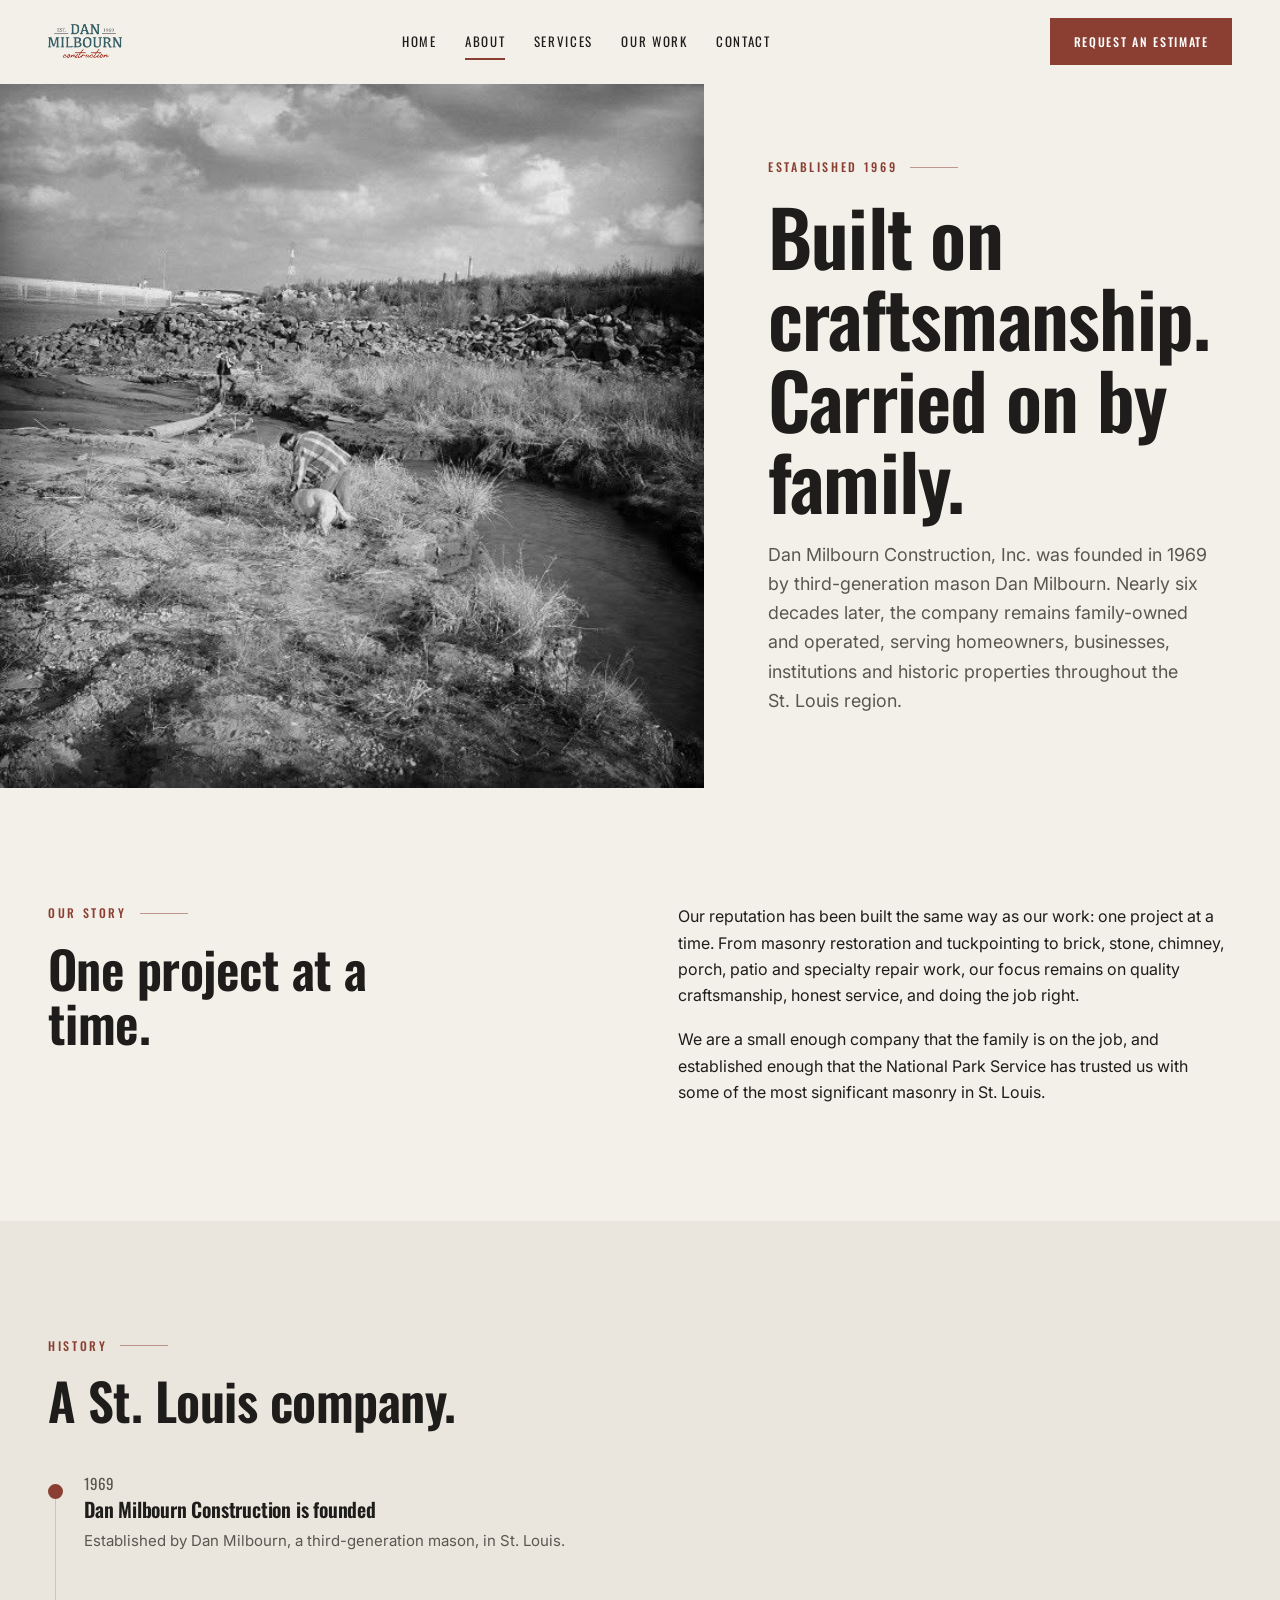
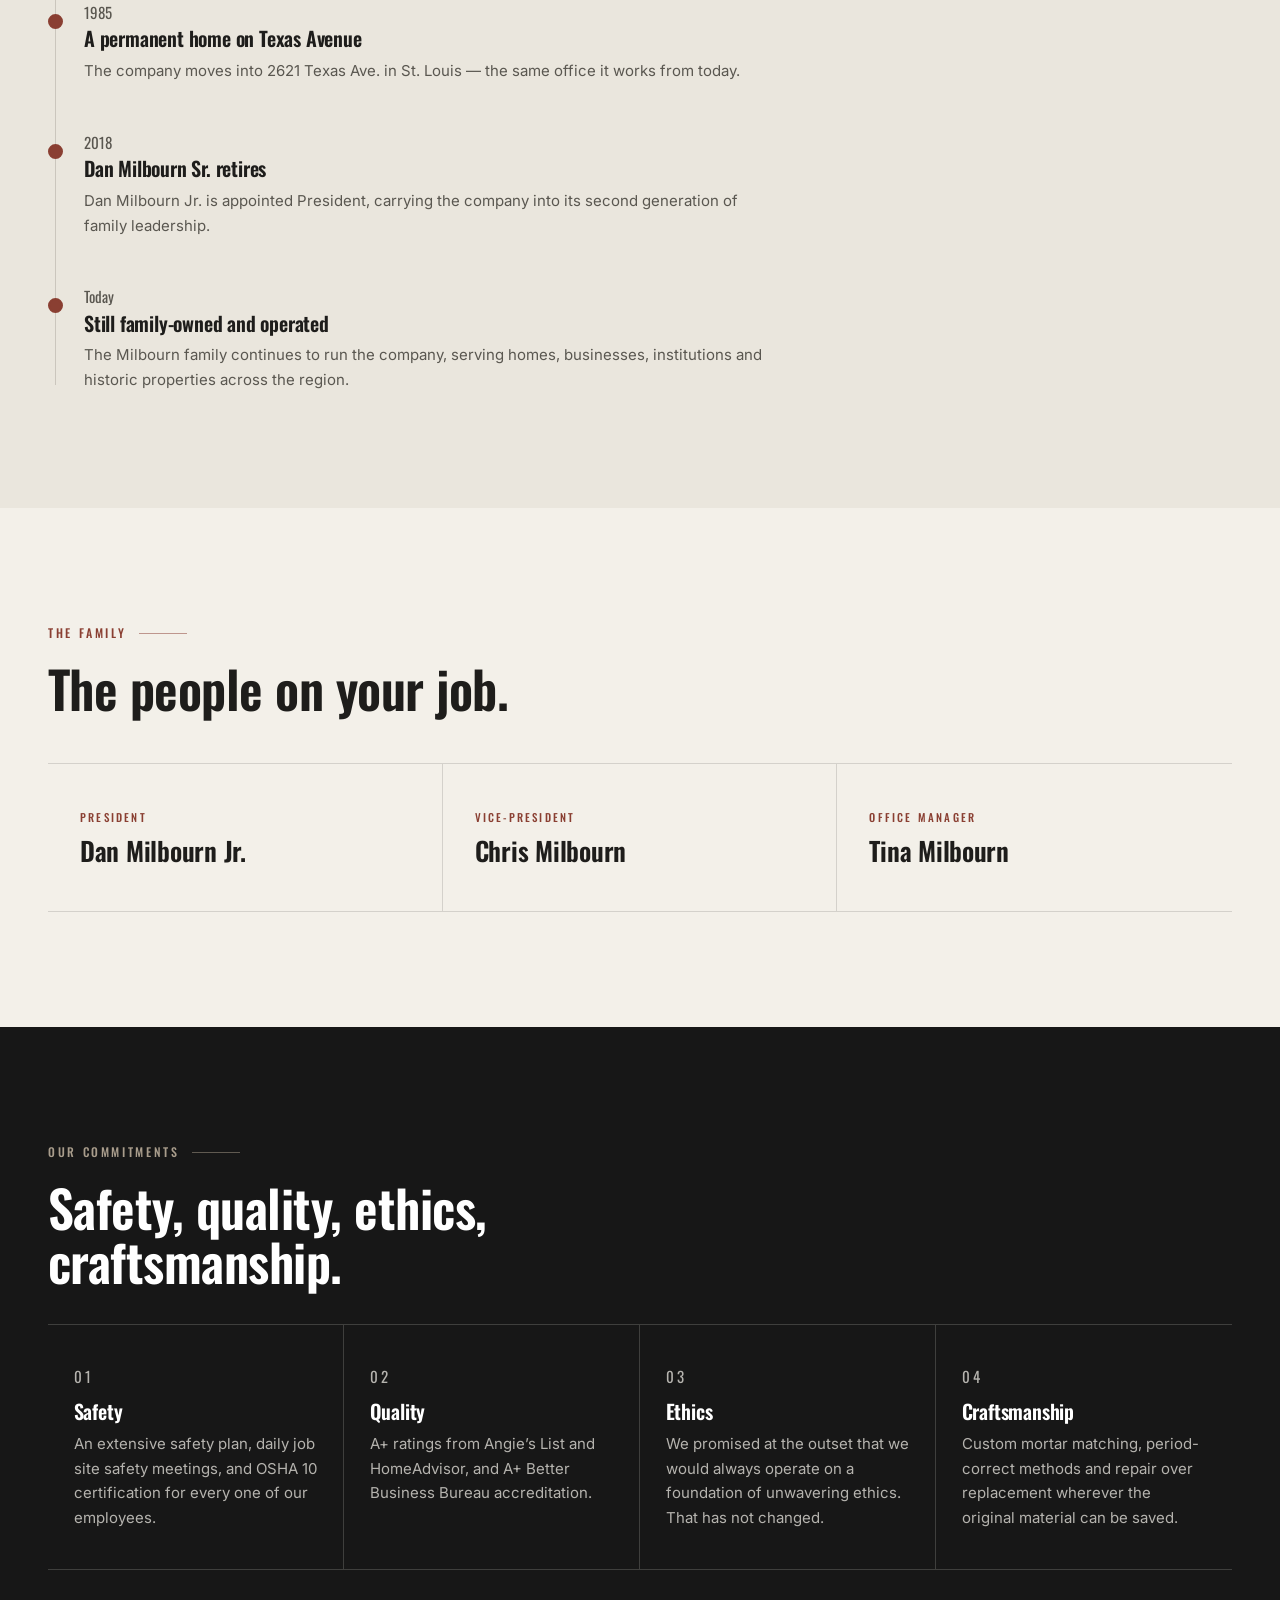
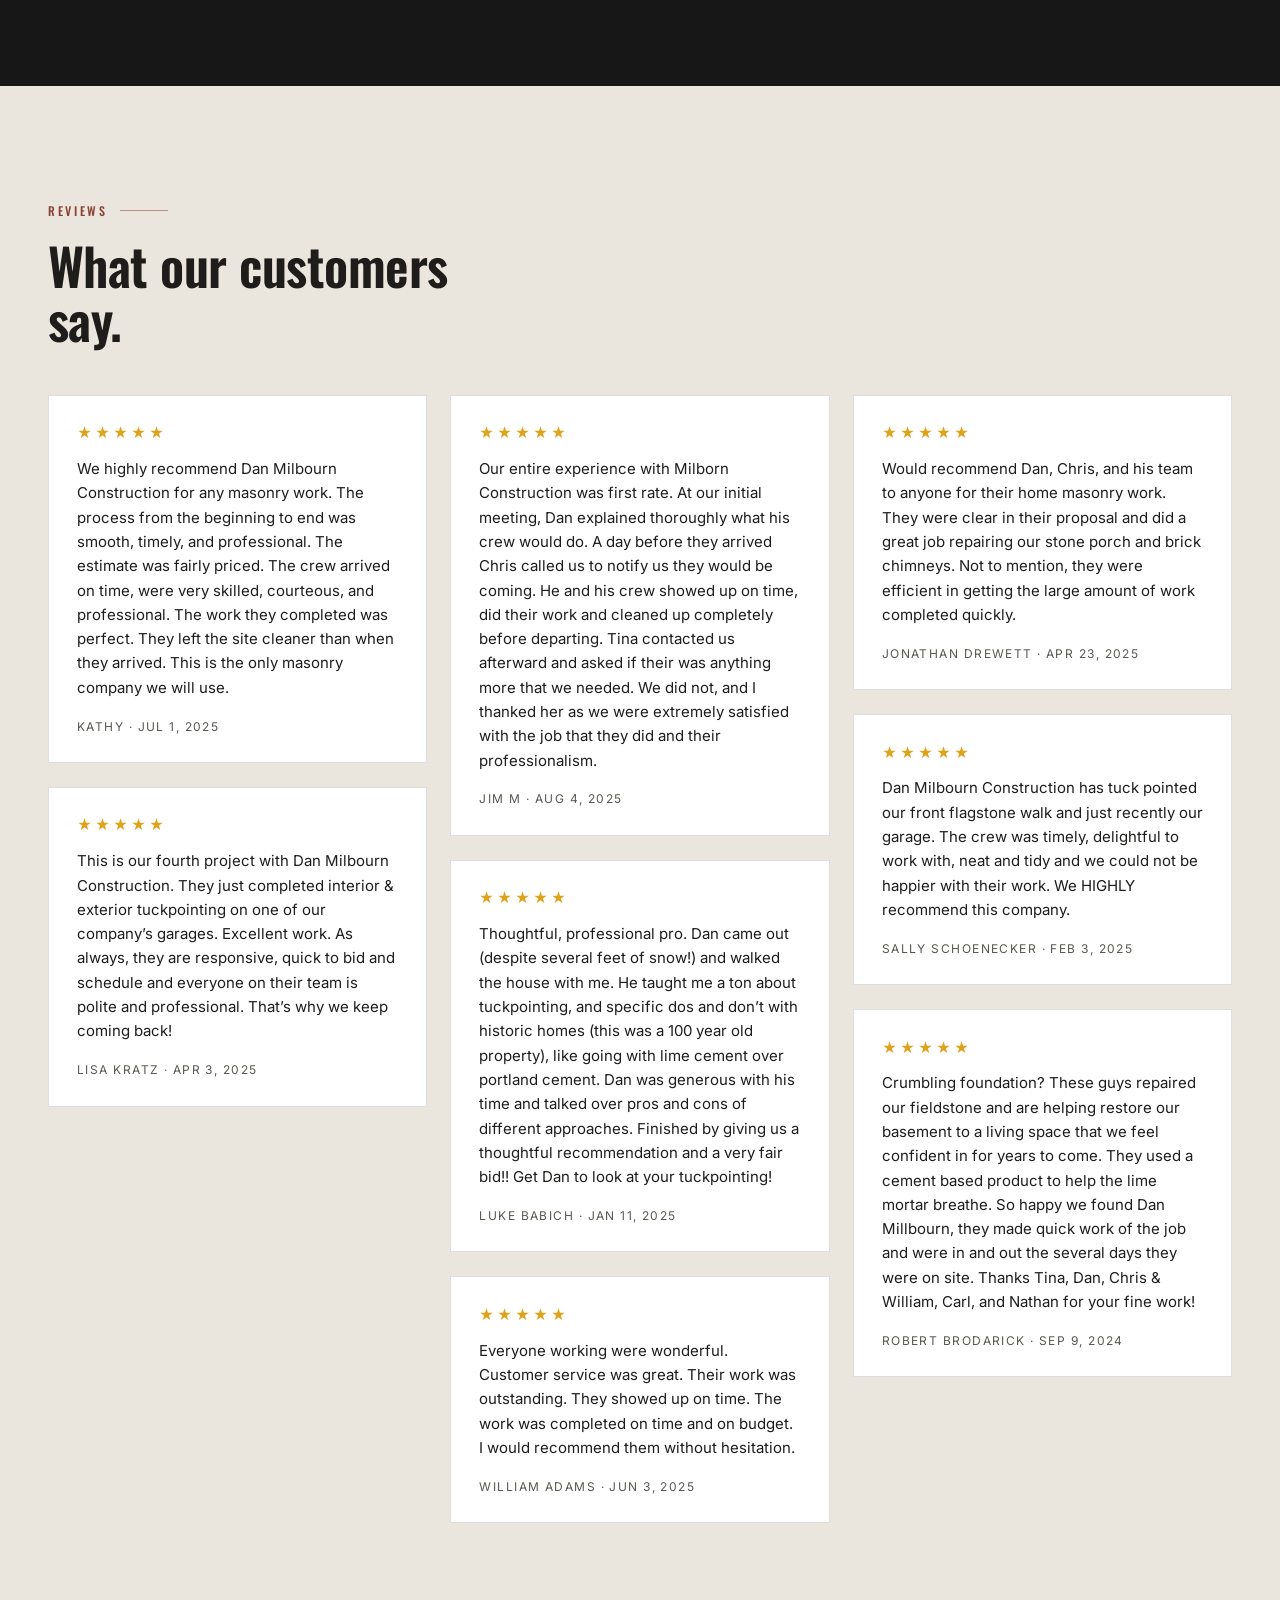
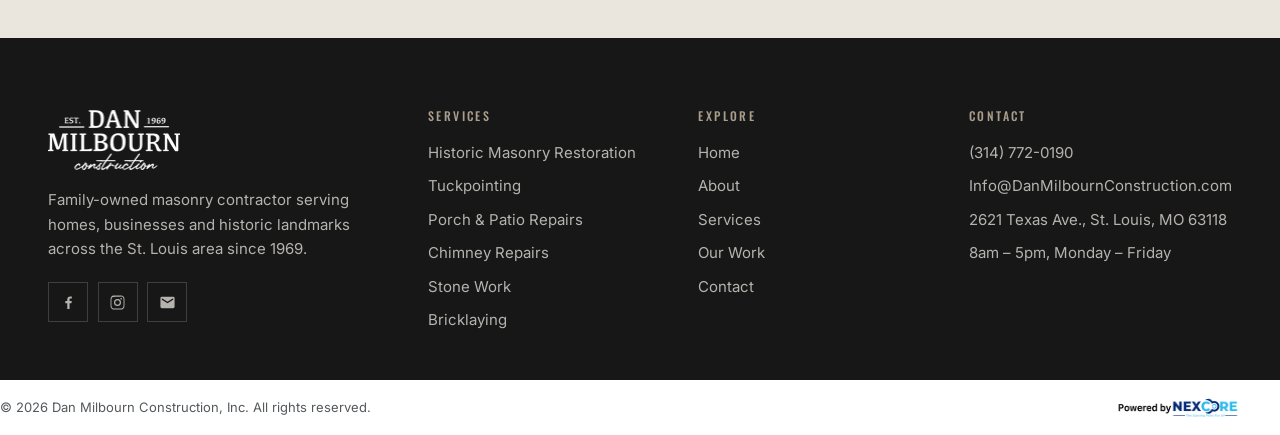
==== about.html @ ce007866 "Name the Texas Avenue office in the 1985 milestone Confirmed by the owner: the office the company mo" ====
<!DOCTYPE html>
<html lang="en">
<head>
<meta charset="utf-8" />
<meta name="viewport" content="width=device-width, initial-scale=1" />
<title>About Dan Milbourn Construction | St. Louis Masonry Since 1969</title>
<meta name="description" content="Founded in 1969 by third-generation mason Dan Milbourn, Dan Milbourn Construction remains a family-owned St. Louis masonry contractor serving homes, businesses and historic landmarks." />
<link rel="canonical" href="https://www.danmilbournconstruction.com/about" />
<meta property="og:site_name" content="Dan Milbourn Construction" />
<meta property="og:type" content="website" />
<meta property="og:title" content="About Dan Milbourn Construction | St. Louis Masonry Since 1969" />
<meta property="og:description" content="Founded in 1969 by third-generation mason Dan Milbourn, Dan Milbourn Construction remains a family-owned St. Louis masonry contractor serving homes, businesses and historic landmarks." />
<meta property="og:url" content="https://www.danmilbournconstruction.com/about" />
<meta property="og:image" content="https://www.danmilbournconstruction.com/uploads/1/4/1/0/141008164/background-images/about-hero-bw.jpg" />
<meta name="twitter:card" content="summary_large_image" />
<link rel="icon" href="favicon.ico" sizes="any" />
<link rel="icon" type="image/png" sizes="32x32" href="assets/favicon/favicon-32.png" />
<link rel="icon" type="image/png" sizes="16x16" href="assets/favicon/favicon-16.png" />
<link rel="apple-touch-icon" sizes="180x180" href="assets/favicon/favicon-180.png" />
<link rel="preconnect" href="https://fonts.googleapis.com" />
<link rel="preconnect" href="https://fonts.gstatic.com" crossorigin />
<link href="https://fonts.googleapis.com/css2?family=Oswald:wght@300;400;500;600&family=Inter:wght@400;500;600&display=swap" rel="stylesheet" />
<link rel="stylesheet" href="assets/css/dmc.css" />
</head>
<body>
<a class="skip" href="#main">Skip to content</a>
<header class="hdr">
  <div class="hdr__in">
    <a class="hdr__logo" href="index" aria-label="Dan Milbourn Construction — home">
      <img src="uploads/1/4/1/0/141008164/published/dan-m-logo.png" alt="Dan Milbourn Construction" width="510" height="233" />
    </a>
    <nav class="nav" aria-label="Primary">
        <a href="index">Home</a>
        <a href="about" aria-current="page">About</a>
        <a href="services">Services</a>
        <a href="our-work-the-gallery">Our Work</a>
        <a href="contact">Contact</a>
    </nav>
    <a class="btn btn--primary hdr__cta" href="contact">Request an Estimate</a>
    <button class="hdr__burger" type="button" aria-label="Menu" aria-expanded="false" aria-controls="drawer">
      <span></span><span></span><span></span>
    </button>
  </div>
</header>
<div class="drawer" id="drawer" aria-hidden="true">
  <a href="index">Home</a>
  <a href="about">About</a>
  <a href="services">Services</a>
  <a href="our-work-the-gallery">Our Work</a>
  <a href="contact">Contact</a>
  <div class="drawer__meta">
    <a href="tel:+13147720190">(314) 772-0190</a>
    <a href="mailto:Info@DanMilbournConstruction.com">Info@DanMilbournConstruction.com</a>
    <p>2621 Texas Ave., St. Louis, MO 63118<br />8am – 5pm, Monday – Friday</p>
  </div>
</div>
<main id="main" style="padding-top:var(--header-h)">

  <section class="hero-split">
    <div class="hero-split__img">
      <img src="uploads/1/4/1/0/141008164/background-images/about-hero-bw.jpg" alt="Dan Milbourn Construction crew on site" width="612" height="612" fetchpriority="high" />
    </div>
    <div class="hero-split__body">
      <p class="eyebrow">Established 1969</p>
      <h1>Built on craftsmanship. Carried on by family.</h1>
      <p class="lede" style="margin-top:1.25rem">Dan Milbourn Construction, Inc. was founded in 1969 by third-generation mason Dan Milbourn. Nearly six decades later, the company remains family-owned and operated, serving homeowners, businesses, institutions and historic properties throughout the St.&nbsp;Louis region.</p>
    </div>
  </section>

  <section class="section">
    <div class="container editorial">
      <div data-reveal>
        <p class="eyebrow">Our story</p>
        <h2>One project at a time.</h2>
      </div>
      <div data-reveal data-delay="120">
        <p>Our reputation has been built the same way as our work: one project at a time. From masonry restoration and tuckpointing to brick, stone, chimney, porch, patio and specialty repair work, our focus remains on quality craftsmanship, honest service, and doing the job right.</p>
        <p>We are a small enough company that the family is on the job, and established enough that the National Park Service has trusted us with some of the most significant masonry in St.&nbsp;Louis.</p>
      </div>
    </div>
  </section>

  <section class="section section--stone">
    <div class="container">
      <div style="margin-bottom:clamp(2rem,4vw,3rem)" data-reveal>
        <p class="eyebrow">History</p>
        <h2>A St. Louis company.</h2>
      </div>
      <div class="tl read">
        <div class="tl__item"><p class="tl__yr">1969</p><h3>Dan Milbourn Construction is founded</h3><p>Established by Dan Milbourn, a third-generation mason, in St.&nbsp;Louis.</p></div>
        <div class="tl__item"><p class="tl__yr">1985</p><h3>A permanent home on Texas Avenue</h3><p>The company moves into 2621 Texas Ave. in St.&nbsp;Louis &mdash; the same office it works from today.</p></div>
        <div class="tl__item"><p class="tl__yr">2018</p><h3>Dan Milbourn Sr. retires</h3><p>Dan Milbourn Jr. is appointed President, carrying the company into its second generation of family leadership.</p></div>
        <div class="tl__item"><p class="tl__yr">Today</p><h3>Still family-owned and operated</h3><p>The Milbourn family continues to run the company, serving homes, businesses, institutions and historic properties across the region.</p></div>
      </div>
    </div>
  </section>

  <section class="section">
    <div class="container">
      <div style="margin-bottom:clamp(2rem,4vw,3rem)" data-reveal>
        <p class="eyebrow">The family</p>
        <h2>The people on your job.</h2>
      </div>
      <div class="team" data-stagger="100">
        <div class="team__m" data-reveal>
          <p class="team__role">President</p>
          <h3>Dan Milbourn Jr.</h3>
        </div>
        <div class="team__m" data-reveal>
          <p class="team__role">Vice-President</p>
          <h3>Chris Milbourn</h3>
        </div>
        <div class="team__m" data-reveal>
          <p class="team__role">Office Manager</p>
          <h3>Tina Milbourn</h3>
        </div></div>
    </div>
  </section>

  <section class="section section--dark">
    <div class="container">
      <div style="margin-bottom:clamp(1.5rem,3vw,2.25rem);max-width:48ch" data-reveal>
        <p class="eyebrow">Our commitments</p>
        <h2>Safety, quality, ethics, craftsmanship.</h2>
      </div>
      <div class="commit" data-stagger="90">
        <div class="commit__i" data-reveal><p class="commit__n">01</p><h3>Safety</h3><p>An extensive safety plan, daily job site safety meetings, and OSHA 10 certification for every one of our employees.</p></div>
        <div class="commit__i" data-reveal><p class="commit__n">02</p><h3>Quality</h3><p>A+ ratings from Angie&rsquo;s List and HomeAdvisor, and A+ Better Business Bureau accreditation.</p></div>
        <div class="commit__i" data-reveal><p class="commit__n">03</p><h3>Ethics</h3><p>We promised at the outset that we would always operate on a foundation of unwavering ethics. That has not changed.</p></div>
        <div class="commit__i" data-reveal><p class="commit__n">04</p><h3>Craftsmanship</h3><p>Custom mortar matching, period-correct methods and repair over replacement wherever the original material can be saved.</p></div></div>
    </div>
  </section>

  <section class="section section--stone" id="reviews">
    <div class="container">
      <div style="margin-bottom:clamp(2rem,4vw,3rem);max-width:48ch" data-reveal>
        <p class="eyebrow">Reviews</p>
        <h2>What our customers say.</h2>
      </div>
      <ul class="mgrid" style="list-style:none;margin:0;padding:0">
        <li style="break-inside:avoid;margin-bottom:1.5rem;background:var(--white);padding:1.6rem 1.75rem;border:1px solid var(--rule)">
          <div class="quote__stars" role="img" aria-label="5 out of 5 stars" style="font-size:.9rem;margin-bottom:.75rem">&#9733;&#9733;&#9733;&#9733;&#9733;</div>
          <p style="font-size:.9375rem;line-height:1.62">We highly recommend Dan Milbourn Construction for any masonry work. The process from the beginning to end was smooth, timely, and professional. The estimate was fairly priced. The crew arrived on time, were very skilled, courteous, and professional. The work they completed was perfect. They left the site cleaner than when they arrived. This is the only masonry company we will use.</p>
          <p class="quote__who" style="margin-top:1rem;font-size:.75rem">Kathy &middot; Jul 1, 2025</p>
        </li>
        <li style="break-inside:avoid;margin-bottom:1.5rem;background:var(--white);padding:1.6rem 1.75rem;border:1px solid var(--rule)">
          <div class="quote__stars" role="img" aria-label="5 out of 5 stars" style="font-size:.9rem;margin-bottom:.75rem">&#9733;&#9733;&#9733;&#9733;&#9733;</div>
          <p style="font-size:.9375rem;line-height:1.62">This is our fourth project with Dan Milbourn Construction. They just completed interior & exterior tuckpointing on one of our company’s garages. Excellent work. As always, they are responsive, quick to bid and schedule and everyone on their team is polite and professional. That’s why we keep coming back!</p>
          <p class="quote__who" style="margin-top:1rem;font-size:.75rem">Lisa Kratz &middot; Apr 3, 2025</p>
        </li>
        <li style="break-inside:avoid;margin-bottom:1.5rem;background:var(--white);padding:1.6rem 1.75rem;border:1px solid var(--rule)">
          <div class="quote__stars" role="img" aria-label="5 out of 5 stars" style="font-size:.9rem;margin-bottom:.75rem">&#9733;&#9733;&#9733;&#9733;&#9733;</div>
          <p style="font-size:.9375rem;line-height:1.62">Our entire experience with Milborn Construction was first rate. At our initial meeting, Dan explained thoroughly what his crew would do. A day before they arrived Chris called us to notify us they would be coming. He and his crew showed up on time, did their work and cleaned up completely before departing. Tina contacted us afterward and asked if their was anything more that we needed. We did not, and I thanked her as we were extremely satisfied with the job that they did and their professionalism.</p>
          <p class="quote__who" style="margin-top:1rem;font-size:.75rem">Jim M &middot; Aug 4, 2025</p>
        </li>
        <li style="break-inside:avoid;margin-bottom:1.5rem;background:var(--white);padding:1.6rem 1.75rem;border:1px solid var(--rule)">
          <div class="quote__stars" role="img" aria-label="5 out of 5 stars" style="font-size:.9rem;margin-bottom:.75rem">&#9733;&#9733;&#9733;&#9733;&#9733;</div>
          <p style="font-size:.9375rem;line-height:1.62">Thoughtful, professional pro. Dan came out (despite several feet of snow!) and walked the house with me. He taught me a ton about tuckpointing, and specific dos and don’t with historic homes (this was a 100 year old property), like going with lime cement over portland cement. Dan was generous with his time and talked over pros and cons of different approaches. Finished by giving us a thoughtful recommendation and a very fair bid!! Get Dan to look at your tuckpointing!</p>
          <p class="quote__who" style="margin-top:1rem;font-size:.75rem">Luke Babich &middot; Jan 11, 2025</p>
        </li>
        <li style="break-inside:avoid;margin-bottom:1.5rem;background:var(--white);padding:1.6rem 1.75rem;border:1px solid var(--rule)">
          <div class="quote__stars" role="img" aria-label="5 out of 5 stars" style="font-size:.9rem;margin-bottom:.75rem">&#9733;&#9733;&#9733;&#9733;&#9733;</div>
          <p style="font-size:.9375rem;line-height:1.62">Everyone working were wonderful. Customer service was great. Their work was outstanding. They showed up on time. The work was completed on time and on budget. I would recommend them without hesitation.</p>
          <p class="quote__who" style="margin-top:1rem;font-size:.75rem">William Adams &middot; Jun 3, 2025</p>
        </li>
        <li style="break-inside:avoid;margin-bottom:1.5rem;background:var(--white);padding:1.6rem 1.75rem;border:1px solid var(--rule)">
          <div class="quote__stars" role="img" aria-label="5 out of 5 stars" style="font-size:.9rem;margin-bottom:.75rem">&#9733;&#9733;&#9733;&#9733;&#9733;</div>
          <p style="font-size:.9375rem;line-height:1.62">Would recommend Dan, Chris, and his team to anyone for their home masonry work. They were clear in their proposal and did a great job repairing our stone porch and brick chimneys. Not to mention, they were efficient in getting the large amount of work completed quickly.</p>
          <p class="quote__who" style="margin-top:1rem;font-size:.75rem">Jonathan Drewett &middot; Apr 23, 2025</p>
        </li>
        <li style="break-inside:avoid;margin-bottom:1.5rem;background:var(--white);padding:1.6rem 1.75rem;border:1px solid var(--rule)">
          <div class="quote__stars" role="img" aria-label="5 out of 5 stars" style="font-size:.9rem;margin-bottom:.75rem">&#9733;&#9733;&#9733;&#9733;&#9733;</div>
          <p style="font-size:.9375rem;line-height:1.62">Dan Milbourn Construction has tuck pointed our front flagstone walk and just recently our garage. The crew was timely, delightful to work with, neat and tidy and we could not be happier with their work. We HIGHLY recommend this company.</p>
          <p class="quote__who" style="margin-top:1rem;font-size:.75rem">Sally Schoenecker &middot; Feb 3, 2025</p>
        </li>
        <li style="break-inside:avoid;margin-bottom:1.5rem;background:var(--white);padding:1.6rem 1.75rem;border:1px solid var(--rule)">
          <div class="quote__stars" role="img" aria-label="5 out of 5 stars" style="font-size:.9rem;margin-bottom:.75rem">&#9733;&#9733;&#9733;&#9733;&#9733;</div>
          <p style="font-size:.9375rem;line-height:1.62">Crumbling foundation? These guys repaired our fieldstone and are helping restore our basement to a living space that we feel confident in for years to come. They used a cement based product to help the lime mortar breathe. So happy we found Dan Millbourn, they made quick work of the job and were in and out the several days they were on site. Thanks Tina, Dan, Chris & William, Carl, and Nathan for your fine work!</p>
          <p class="quote__who" style="margin-top:1rem;font-size:.75rem">Robert Brodarick &middot; Sep 9, 2024</p>
        </li></ul>
    </div>
  </section>

</main>
<footer class="ftr">
  <div class="container">
    <div class="ftr__grid">
      <div>
        <img class="ftr__logo" src="uploads/1/4/1/0/141008164/published/dan-mil-logo-white.png" alt="Dan Milbourn Construction" width="131" height="60" />
        <p class="ftr__blurb">Family-owned masonry contractor serving homes, businesses and historic landmarks across the St.&nbsp;Louis area since 1969.</p>
        <div class="ftr__social">
          <a href="https://www.facebook.com/danmilbournconstruction/" target="_blank" rel="noopener noreferrer" aria-label="Facebook"><svg viewBox="0 0 24 24" aria-hidden="true"><path d="M13.5 21v-8h2.7l.4-3.1h-3.1V7.9c0-.9.25-1.5 1.55-1.5h1.65V3.6c-.29-.04-1.27-.13-2.41-.13-2.39 0-4.03 1.46-4.03 4.14V9.9H7.5V13h2.76v8h3.24z"/></svg></a>
          <a href="https://www.instagram.com/danmilbournconstruction/" target="_blank" rel="noopener noreferrer" aria-label="Instagram"><svg viewBox="0 0 24 24" aria-hidden="true"><path d="M12 2.2c3.2 0 3.6 0 4.85.07 1.17.05 1.8.25 2.23.42.56.22.96.48 1.38.9.42.42.68.82.9 1.38.17.42.37 1.06.42 2.23.06 1.25.07 1.62.07 4.8s0 3.6-.07 4.85c-.05 1.17-.25 1.8-.42 2.23-.22.56-.48.96-.9 1.38-.42.42-.82.68-1.38.9-.42.17-1.06.37-2.23.42-1.25.06-1.62.07-4.85.07s-3.6 0-4.85-.07c-1.17-.05-1.8-.25-2.23-.42-.56-.22-.96-.48-1.38-.9-.42-.42-.68-.82-.9-1.38-.17-.42-.37-1.06-.42-2.23C2.2 15.6 2.2 15.2 2.2 12s0-3.6.07-4.85c.05-1.17.25-1.8.42-2.23.22-.56.48-.96.9-1.38.42-.42.82-.68 1.38-.9.42-.17 1.06-.37 2.23-.42C8.4 2.2 8.8 2.2 12 2.2zm0 1.8c-3.14 0-3.5.01-4.74.07-.9.04-1.38.19-1.7.31-.43.17-.74.37-1.06.69-.32.32-.52.63-.69 1.06-.12.32-.27.8-.31 1.7C3.44 8.5 3.43 8.86 3.43 12s.01 3.5.07 4.74c.04.9.19 1.38.31 1.7.17.43.37.74.69 1.06.32.32.63.52 1.06.69.32.12.8.27 1.7.31 1.24.06 1.6.07 4.74.07s3.5-.01 4.74-.07c.9-.04 1.38-.19 1.7-.31.43-.17.74-.37 1.06-.69.32-.32.52-.63.69-1.06.12-.32.27-.8.31-1.7.06-1.24.07-1.6.07-4.74s-.01-3.5-.07-4.74c-.04-.9-.19-1.38-.31-1.7a2.85 2.85 0 00-.69-1.06 2.85 2.85 0 00-1.06-.69c-.32-.12-.8-.27-1.7-.31C15.5 4.01 15.14 4 12 4zm0 3.06a4.94 4.94 0 110 9.88 4.94 4.94 0 010-9.88zm0 8.15a3.21 3.21 0 100-6.42 3.21 3.21 0 000 6.42zm6.29-8.35a1.15 1.15 0 11-2.3 0 1.15 1.15 0 012.3 0z"/></svg></a>
          <a href="mailto:Info@DanMilbournConstruction.com" aria-label="Email us"><svg viewBox="0 0 24 24" aria-hidden="true"><path d="M20 4H4a2 2 0 00-2 2v12a2 2 0 002 2h16a2 2 0 002-2V6a2 2 0 00-2-2zm0 4.2l-8 5-8-5V6l8 5 8-5v2.2z"/></svg></a>
        </div>
      </div>
      <div>
        <h2>Services</h2>
        <ul><li><a href="services#historic-masonry-restoration">Historic Masonry Restoration</a></li><li><a href="services#tuckpointing">Tuckpointing</a></li><li><a href="services#porch-patio-repairs">Porch & Patio Repairs</a></li><li><a href="services#chimney-repairs">Chimney Repairs</a></li><li><a href="services#stone-work">Stone Work</a></li><li><a href="services#bricklaying">Bricklaying</a></li></ul>
      </div>
      <div>
        <h2>Explore</h2>
        <ul><li><a href="index">Home</a></li><li><a href="about">About</a></li><li><a href="services">Services</a></li><li><a href="our-work-the-gallery">Our Work</a></li><li><a href="contact">Contact</a></li></ul>
      </div>
      <div>
        <h2>Contact</h2>
        <ul>
          <li><a href="tel:+13147720190">(314) 772-0190</a></li>
          <li><a href="mailto:Info@DanMilbournConstruction.com">Info@DanMilbournConstruction.com</a></li>
          <li>2621 Texas Ave., St. Louis, MO 63118</li>
          <li>8am – 5pm, Monday – Friday</li>
        </ul>
      </div>
    </div>
  </div>
  <div class="ftr__bar">
    <div class="container ftr__bar-in">
      <p class="ftr__copy">&copy; <span data-year>2026</span> Dan Milbourn Construction, Inc. All rights reserved.</p>
      <a class="ftr__by" href="https://thenexcore.com" target="_blank" rel="noopener noreferrer">
        <img src="uploads/1/4/1/0/141008164/published/powered-by-1.png" alt="Powered by NexCore" width="202" height="19" />
      </a>
    </div>
  </div>
</footer>
<div class="lb" id="lightbox" role="dialog" aria-modal="true" aria-label="Project detail" aria-hidden="true">
  <div class="lb__bar">
    <span class="lb__count" data-lb-count></span>
    <button class="lb__close" type="button" aria-label="Close">&#10005;</button>
  </div>
  <div class="lb__stage">
    <figure class="lb__fig">
      <img data-lb-img src="" alt="" />
      <figcaption class="lb__cap">
        <p class="lb__scope" data-lb-scope></p>
        <h3 data-lb-title></h3>
        <p data-lb-desc></p>
      </figcaption>
    </figure>
  </div>
  <div class="lb__nav">
    <button type="button" data-lb-prev aria-label="Previous project">&#8592;</button>
    <button type="button" data-lb-next aria-label="Next project">&#8594;</button>
  </div>
</div>
<script src="assets/js/dmc.js" defer></script>
</body>
</html>
---- assets/css/dmc.css ----
/* ==========================================================================
   DAN MILBOURN CONSTRUCTION — design system
   Architectural, tactile, restrained. Built for a masonry company est. 1969.
   ========================================================================== */

/* ---------- 1. TOKENS ---------- */
:root {
  /* palette */
  --limestone:   #F3F0E9;
  --charcoal:    #171717;
  --charcoal-2:  #262522;
  --brick:       #8A3F32;
  --brick-dark:  #6E3228;
  --stone:       #A99D8C;
  --mortar:      #CBC6BD;
  --white:       #FFFFFF;

  --text:        #1E1D1B;
  --text-muted:  #5A5750;
  --text-invert: #F3F0E9;
  --rule:        rgba(23,23,23,.14);
  --rule-invert: rgba(243,240,233,.18);

  /* type */
  --font-head: "Oswald", "Archivo Narrow", "Helvetica Neue", Arial, sans-serif;
  --font-body: "Inter", "Source Sans 3", "Helvetica Neue", Arial, sans-serif;

  --h1: clamp(2.75rem, 6vw, 5rem);      /* 44 → 80 */
  --h2: clamp(2rem, 4vw, 3.5rem);       /* 32 → 56 */
  --h3: clamp(1.5rem, 2.2vw, 2rem);     /* 24 → 32 */
  --body: clamp(1rem, 1.15vw, 1.1875rem);
  --small: .875rem;
  --eyebrow: .75rem;

  /* space */
  --section: clamp(3.5rem, 9vw, 8.75rem);   /* 56 → 140 */
  --gap: clamp(1.25rem, 2.5vw, 2.5rem);
  --max: 1320px;
  --read: 720px;
  --header-h: 84px;

  --ease: cubic-bezier(.22, .61, .36, 1);
  --slow: 800ms;
}

@media (max-width: 767px) { :root { --header-h: 68px; } }

/* ---------- 2. RESET / BASE ---------- */
*, *::before, *::after { box-sizing: border-box; }
html { -webkit-text-size-adjust: 100%; scroll-behavior: smooth; }
body {
  margin: 0;
  background: var(--limestone);
  color: var(--text);
  font-family: var(--font-body);
  font-size: var(--body);
  line-height: 1.65;
  -webkit-font-smoothing: antialiased;
  overflow-x: hidden;
}
img, picture, video { max-width: 100%; display: block; }
a { color: inherit; text-decoration: none; }
button { font: inherit; color: inherit; }
h1, h2, h3, h4 { font-family: var(--font-head); font-weight: 600; line-height: 1.06; letter-spacing: -.01em; margin: 0; }
h1 { font-size: var(--h1); }
h2 { font-size: var(--h2); }
h3 { font-size: var(--h3); line-height: 1.18; }
p  { margin: 0 0 1.1em; }
p:last-child { margin-bottom: 0; }
:focus-visible { outline: 3px solid var(--brick); outline-offset: 3px; }

.container { width: 100%; max-width: var(--max); margin: 0 auto; padding: 0 clamp(1.25rem, 4vw, 3rem); }
.read { max-width: var(--read); }
.section { padding: var(--section) 0; }
.section--dark { background: var(--charcoal); color: var(--text-invert); }
.section--dark h1, .section--dark h2, .section--dark h3 { color: var(--white); }
.section--stone { background: #EAE6DD; }

.eyebrow {
  font-family: var(--font-head);
  font-size: var(--eyebrow);
  font-weight: 500;
  letter-spacing: .22em;
  text-transform: uppercase;
  color: var(--brick);
  margin: 0 0 1.1rem;
  display: flex;
  align-items: center;
  gap: .8rem;
}
.eyebrow::after { content: ""; height: 1px; width: 3rem; background: var(--brick); opacity: .5; }
.section--dark .eyebrow { color: var(--stone); }
.section--dark .eyebrow::after { background: var(--stone); }

.lede { font-size: clamp(1.0625rem, 1.4vw, 1.3125rem); line-height: 1.62; color: var(--text-muted); }
.section--dark .lede { color: rgba(243,240,233,.78); }

/* ---------- 3. BUTTONS ---------- */
.btn {
  display: inline-flex; align-items: center; gap: .7rem;
  font-family: var(--font-head); font-size: .875rem; font-weight: 500;
  letter-spacing: .14em; text-transform: uppercase;
  padding: 1.0625rem 2rem; min-height: 52px;
  border: 1px solid transparent; cursor: pointer;
  transition: background 260ms var(--ease), color 260ms var(--ease), border-color 260ms var(--ease);
}
.btn--primary { background: var(--brick); color: var(--white); }
.btn--primary:hover { background: var(--brick-dark); }
.btn--ghost { border-color: currentColor; background: transparent; }
.btn--ghost:hover { background: var(--charcoal); color: var(--limestone); border-color: var(--charcoal); }
.section--dark .btn--ghost:hover { background: var(--limestone); color: var(--charcoal); border-color: var(--limestone); }

.link-arrow {
  display: inline-flex; align-items: center; gap: .6rem;
  font-family: var(--font-head); font-size: .8125rem; font-weight: 500;
  letter-spacing: .16em; text-transform: uppercase; color: var(--brick);
  padding: .4rem 0;
}
.link-arrow span { transition: transform 400ms var(--ease); }
.link-arrow:hover span { transform: translateX(8px); }
.section--dark .link-arrow { color: var(--stone); }

/* ---------- 4. HEADER ---------- */
.hdr {
  position: fixed; inset: 0 0 auto 0; z-index: 900;
  height: var(--header-h);
  display: flex; align-items: center;
  background: transparent;
  border-bottom: 1px solid transparent;
  transition: background 380ms var(--ease), border-color 380ms var(--ease), height 380ms var(--ease);
}
.hdr__in { width: 100%; max-width: var(--max); margin: 0 auto; padding: 0 clamp(1.25rem, 4vw, 3rem);
  display: flex; align-items: center; justify-content: space-between; gap: 1.5rem; }
.hdr__logo img { height: 34px; width: auto; transition: filter 380ms var(--ease); }
.hdr--solid { background: var(--limestone); border-bottom-color: var(--rule); box-shadow: 0 1px 24px rgba(23,23,23,.06); }
.hdr--onhero:not(.hdr--solid) { color: var(--white); }
.hdr--onhero:not(.hdr--solid) .hdr__logo img { filter: brightness(0) invert(1); }

.nav { display: flex; align-items: center; gap: clamp(1.1rem, 2.2vw, 2.1rem); }
.nav a {
  font-family: var(--font-head); font-size: .8125rem; font-weight: 400;
  letter-spacing: .13em; text-transform: uppercase; padding: .5rem 0;
  position: relative;
}
.nav a::after {
  content: ""; position: absolute; left: 0; right: 100%; bottom: 0; height: 2px;
  background: var(--brick); transition: right 380ms var(--ease);
}
.nav a:hover::after, .nav a[aria-current="page"]::after { right: 0; }

.hdr__cta { white-space: nowrap; padding: .8125rem 1.4rem; min-height: 44px; font-size: .75rem; }

.hdr__burger {
  display: none; width: 44px; height: 44px; background: none; border: 0; cursor: pointer;
  align-items: center; justify-content: center; flex-direction: column; gap: 5px;
}
.hdr__burger span { display: block; width: 24px; height: 2px; background: currentColor; transition: transform 300ms var(--ease), opacity 200ms; }
.nav-open .hdr__burger span:nth-child(1) { transform: translateY(7px) rotate(45deg); }
.nav-open .hdr__burger span:nth-child(2) { opacity: 0; }
.nav-open .hdr__burger span:nth-child(3) { transform: translateY(-7px) rotate(-45deg); }

/* mobile drawer */
.drawer {
  position: fixed; inset: 0; z-index: 890;
  background: var(--charcoal); color: var(--text-invert);
  display: flex; flex-direction: column; justify-content: center;
  padding: var(--header-h) 2rem 2rem;
  opacity: 0; visibility: hidden; transform: translateY(-12px);
  transition: opacity 380ms var(--ease), transform 380ms var(--ease), visibility 380ms;
}
.nav-open .drawer { opacity: 1; visibility: visible; transform: none; }
.drawer a {
  font-family: var(--font-head); font-size: clamp(1.75rem, 8vw, 2.75rem);
  text-transform: uppercase; letter-spacing: .02em;
  padding: .45rem 0; border-bottom: 1px solid var(--rule-invert);
}
.drawer a:last-of-type { border-bottom: 0; }
.drawer__meta { margin-top: 2.5rem; font-size: var(--small); color: var(--stone); }
.drawer__meta a { font-size: 1rem; font-family: var(--font-body); letter-spacing: 0; text-transform: none; border: 0; padding: .2rem 0; display: block; }

@media (max-width: 1023px) {
  .nav, .hdr__cta { display: none; }
  .hdr__burger { display: flex; }
}

/* ---------- 5. HERO ---------- */
.hero { position: relative; min-height: 680px; height: 86vh; display: flex; align-items: flex-end; overflow: hidden; }
.hero--short { height: 70vh; min-height: 520px; }
.hero__img { position: absolute; inset: 0; }
.hero__img img { width: 100%; height: 100%; object-fit: cover; transform: scale(1.03); animation: heroSettle 1600ms var(--ease) forwards; }
@keyframes heroSettle { to { transform: scale(1); } }
.hero::after {
  content: ""; position: absolute; inset: 0;
  background: linear-gradient(to top, rgba(15,15,15,.82) 0%, rgba(15,15,15,.42) 42%, rgba(15,15,15,.12) 72%, rgba(15,15,15,.28) 100%);
}
.hero__body { position: relative; z-index: 2; width: 100%; padding-bottom: clamp(3rem, 7vw, 6rem); color: var(--white); }
.hero__body .eyebrow { color: var(--mortar); }
.hero__body .eyebrow::after { background: var(--mortar); }
.hero h1 { max-width: 16ch; margin-bottom: 1.4rem; }
.hero .lede { color: rgba(255,255,255,.9); max-width: 54ch; }
.hero__actions { display: flex; flex-wrap: wrap; gap: .9rem; margin-top: 2.2rem; }
.hero__scroll { position: absolute; left: 50%; bottom: 1.5rem; transform: translateX(-50%); z-index: 2;
  font-family: var(--font-head); font-size: .6875rem; letter-spacing: .2em; text-transform: uppercase; color: rgba(255,255,255,.7); }
.hero__scroll::after { content: ""; display: block; width: 1px; height: 30px; margin: .6rem auto 0; background: rgba(255,255,255,.5); animation: scrollHint 2.2s ease-in-out infinite; transform-origin: top; }
@keyframes scrollHint { 0%,100% { transform: scaleY(.35); opacity: .4; } 50% { transform: scaleY(1); opacity: 1; } }

/* split hero (About) */
.hero-split { display: grid; grid-template-columns: 55% 45%; min-height: 72vh; }
.hero-split__img img { width: 100%; height: 100%; object-fit: cover; }
.hero-split__body { display: flex; flex-direction: column; justify-content: center; padding: clamp(2.5rem, 5vw, 5rem); }
@media (max-width: 900px) { .hero-split { grid-template-columns: 1fr; } .hero-split__img { height: 46vh; } }

/* ---------- 6. CREDIBILITY STRIP ---------- */
.creds { background: var(--charcoal); color: var(--text-invert); }
.creds__grid { display: grid; grid-template-columns: repeat(4, 1fr); }
.creds__item { padding: clamp(1.6rem, 3vw, 2.4rem) 1.25rem; text-align: center; border-right: 1px solid var(--rule-invert); }
.creds__item:last-child { border-right: 0; }
.creds__k { display: block; font-family: var(--font-head); font-size: clamp(1.35rem, 2.4vw, 2rem); color: var(--white); letter-spacing: .02em; }
.creds__v { display: block; font-size: .75rem; letter-spacing: .18em; text-transform: uppercase; color: var(--stone); margin-top: .35rem; }
@media (max-width: 767px) {
  .creds__grid { grid-template-columns: 1fr 1fr; }
  .creds__item:nth-child(2n) { border-right: 0; }
  .creds__item:nth-child(-n+2) { border-bottom: 1px solid var(--rule-invert); }
}

/* ---------- 7. EDITORIAL TWO-COLUMN ---------- */
.editorial { display: grid; grid-template-columns: 1fr 1fr; gap: clamp(2rem, 6vw, 5.5rem); align-items: start; }
.editorial h2 { max-width: 14ch; }
@media (max-width: 900px) { .editorial { grid-template-columns: 1fr; gap: 1.75rem; } .editorial h2 { max-width: none; } }

/* ---------- 8. SERVICE CARDS ---------- */
.svc-grid { display: grid; grid-template-columns: repeat(3, 1fr); gap: clamp(1.25rem, 2.4vw, 2.25rem); }
@media (max-width: 900px) { .svc-grid { grid-template-columns: repeat(2, 1fr); } }
@media (max-width: 600px) { .svc-grid { grid-template-columns: 1fr; } }

.svc { display: block; background: none; }
.svc__media { position: relative; overflow: hidden; aspect-ratio: 3 / 2; background: var(--mortar); }
.svc__media img { width: 100%; height: 100%; object-fit: cover; transition: transform 900ms var(--ease); }
.svc:hover .svc__media img { transform: scale(1.055); }
.svc__title { display: flex; align-items: baseline; justify-content: space-between; gap: 1rem; margin: 1.1rem 0 .4rem; transition: transform 420ms var(--ease); }
.svc:hover .svc__title { transform: translateX(4px); }
.svc__title h3 { font-size: 1.375rem; }
.svc__arrow { color: var(--brick); font-family: var(--font-head); transition: transform 420ms var(--ease); }
.svc:hover .svc__arrow { transform: translateX(9px); }
.svc p { font-size: .9375rem; color: var(--text-muted); margin: 0; }

/* ---------- 9. FEATURED PROJECT ROWS ---------- */
.feat { display: grid; grid-template-columns: 62% 1fr; gap: clamp(1.75rem, 4vw, 4rem); align-items: center; }
.feat + .feat { margin-top: var(--section); }
.feat--rev { grid-template-columns: 1fr 62%; }
.feat--rev .feat__media { order: 2; }
.feat--wide { grid-template-columns: 1fr; }
@media (max-width: 900px) {
  .feat, .feat--rev { grid-template-columns: 1fr; }
  .feat--rev .feat__media { order: 0; }
}
.feat__num { font-family: var(--font-head); font-size: clamp(2.5rem, 5vw, 4rem); color: var(--brick); opacity: .28; line-height: 1; }
.feat__label { font-family: var(--font-head); font-size: .75rem; letter-spacing: .2em; text-transform: uppercase; color: var(--text-muted); margin: .5rem 0 .9rem; }
.section--dark .feat__label { color: var(--stone); }
.feat h3 { margin-bottom: .9rem; }

/* project media: reveal + hover */
.pmedia { position: relative; overflow: hidden; display: block; width: 100%; background: var(--mortar); cursor: pointer; border: 0; padding: 0; }
.pmedia img { width: 100%; height: 100%; object-fit: cover; transition: transform 900ms var(--ease); }
.pmedia:hover img, .pmedia:focus-visible img { transform: scale(1.035); }
.pmedia::after {
  content: ""; position: absolute; inset: 0;
  background: linear-gradient(to top, rgba(15,15,15,.55), rgba(15,15,15,0) 55%);
  opacity: 0; transition: opacity 600ms var(--ease);
}
.pmedia:hover::after, .pmedia:focus-visible::after { opacity: 1; }
.pmedia__view {
  position: absolute; right: 1.1rem; bottom: 1.1rem; z-index: 2;
  font-family: var(--font-head); font-size: .75rem; letter-spacing: .16em; text-transform: uppercase;
  color: var(--white); background: rgba(20,20,20,.55); backdrop-filter: none;
  padding: .55rem .9rem; opacity: 0; transform: translateY(10px);
  transition: opacity 500ms var(--ease), transform 500ms var(--ease);
}
.pmedia:hover .pmedia__view, .pmedia:focus-visible .pmedia__view { opacity: 1; transform: none; }

/* ---------- 10. TESTIMONIAL SLIDER ---------- */
.quotes { position: relative; }
.quotes__stage { min-height: 1px; }
.quote { display: none; }
.quote[data-active] { display: block; animation: qIn 520ms var(--ease); }
@keyframes qIn { from { opacity: 0; transform: translateY(14px); } to { opacity: 1; transform: none; } }
.quote__stars { color: #E0A21A; letter-spacing: 3px; font-size: 1rem; margin-bottom: 1.2rem; }
.quote blockquote { margin: 0; font-family: var(--font-head); font-weight: 300; font-size: clamp(1.375rem, 2.9vw, 2.125rem); line-height: 1.34; letter-spacing: -.01em; }
.quote__who { margin-top: 1.4rem; font-size: .875rem; letter-spacing: .12em; text-transform: uppercase; color: var(--text-muted); }
.section--dark .quote__who { color: var(--stone); }
.quotes__nav { display: flex; align-items: center; gap: .75rem; margin-top: 2.2rem; }
.qbtn { width: 48px; height: 48px; border: 1px solid var(--rule); background: none; cursor: pointer; display: grid; place-items: center; transition: background 260ms var(--ease), border-color 260ms; }
.section--dark .qbtn { border-color: var(--rule-invert); }
.qbtn:hover { background: var(--brick); border-color: var(--brick); color: var(--white); }
.quotes__count { font-family: var(--font-head); font-size: .8125rem; letter-spacing: .14em; color: var(--text-muted); margin-left: .5rem; }
.section--dark .quotes__count { color: var(--stone); }

/* ---------- 11. BEFORE / AFTER SLIDER ---------- */
.ba { position: relative; overflow: hidden; aspect-ratio: 3 / 2; background: var(--mortar); user-select: none; touch-action: pan-y; }
.ba img { position: absolute; inset: 0; width: 100%; height: 100%; object-fit: cover; }
.ba__after { clip-path: inset(0 0 0 var(--pos, 50%)); }
.ba__divider { position: absolute; top: 0; bottom: 0; left: var(--pos, 50%); width: 2px; background: var(--white); transform: translateX(-1px); pointer-events: none; box-shadow: 0 0 12px rgba(0,0,0,.35); }
.ba__handle {
  position: absolute; top: 50%; left: var(--pos, 50%); transform: translate(-50%, -50%);
  width: 52px; height: 52px; border-radius: 50%; background: var(--white); border: 0;
  display: grid; place-items: center; cursor: ew-resize; box-shadow: 0 3px 16px rgba(0,0,0,.3);
  font-family: var(--font-head); font-size: 1rem; color: var(--charcoal);
}
.ba__tag { position: absolute; bottom: 1rem; font-family: var(--font-head); font-size: .6875rem; letter-spacing: .18em; text-transform: uppercase; color: var(--white); background: rgba(20,20,20,.6); padding: .4rem .75rem; pointer-events: none; }
.ba__tag--b { left: 1rem; } .ba__tag--a { right: 1rem; }
.ba--placeholder { display: grid; place-items: center; text-align: center; padding: 2rem; color: var(--text-muted); }
.ba--placeholder .ba__note { font-family: var(--font-head); letter-spacing: .12em; text-transform: uppercase; font-size: .8125rem; }

/* ---------- 12. MASONRY GRID (notable work) ---------- */
.mgrid { columns: 3; column-gap: clamp(1rem, 1.8vw, 1.5rem); }
@media (max-width: 900px) { .mgrid { columns: 2; } }
@media (max-width: 560px) { .mgrid { columns: 1; } }
.mgrid > * { break-inside: avoid; margin-bottom: clamp(1rem, 1.8vw, 1.5rem); }
.tile { position: relative; overflow: hidden; display: block; width: 100%; border: 0; padding: 0; background: var(--mortar); cursor: pointer; }
.tile img { width: 100%; height: auto; transition: transform 700ms var(--ease); }
.tile:hover img, .tile:focus-visible img { transform: scale(1.04); }
.tile__veil { position: absolute; inset: 0; background: linear-gradient(to top, rgba(15,15,15,.78) 0%, rgba(15,15,15,.1) 55%, transparent 100%); opacity: 0; transition: opacity 600ms var(--ease); }
.tile:hover .tile__veil, .tile:focus-visible .tile__veil { opacity: 1; }
.tile__cap { position: absolute; left: 1.1rem; right: 1.1rem; bottom: 1.1rem; color: var(--white); text-align: left; transform: translateY(12px); opacity: 0; transition: opacity 600ms var(--ease), transform 600ms var(--ease); }
.tile:hover .tile__cap, .tile:focus-visible .tile__cap { opacity: 1; transform: none; }
.tile__cap strong { display: block; font-family: var(--font-head); font-size: 1.0625rem; font-weight: 500; letter-spacing: .01em; }
.tile__cap span { font-size: .75rem; letter-spacing: .14em; text-transform: uppercase; color: var(--mortar); }
/* touch devices have no hover: keep captions visible */
@media (hover: none) {
  .tile__veil { opacity: 1; }
  .tile__cap { opacity: 1; transform: none; }
  .pmedia__view { opacity: 1; transform: none; }
}

/* ---------- 13. LIGHTBOX ---------- */
.lb { position: fixed; inset: 0; z-index: 1000; background: rgba(14,14,13,.97); display: none; }
.lb[open], .lb.is-open { display: grid; grid-template-rows: auto 1fr auto; }
.lb__bar { display: flex; justify-content: space-between; align-items: center; padding: 1rem clamp(1rem, 3vw, 2rem); color: var(--mortar); }
.lb__count { font-family: var(--font-head); font-size: .8125rem; letter-spacing: .16em; }
.lb__close { width: 48px; height: 48px; background: none; border: 1px solid var(--rule-invert); color: var(--limestone); cursor: pointer; font-size: 1.25rem; }
.lb__close:hover { background: var(--brick); border-color: var(--brick); color: #fff; }
.lb__stage { display: grid; grid-template-columns: 1fr; align-items: center; justify-items: center; padding: 0 clamp(1rem, 4vw, 3rem); overflow: auto; }
.lb__fig { margin: 0; max-width: 1200px; width: 100%; }
.lb__fig img { width: 100%; height: auto; max-height: 66vh; object-fit: contain; margin: 0 auto; }
.lb__cap { color: var(--limestone); padding: 1.25rem 0 0; max-width: 74ch; }
.lb__cap h3 { color: var(--white); margin-bottom: .5rem; }
.lb__cap p { color: rgba(243,240,233,.75); font-size: .9375rem; }
.lb__scope { font-family: var(--font-head); font-size: .6875rem; letter-spacing: .18em; text-transform: uppercase; color: var(--stone); margin-bottom: .6rem; }
.lb__nav { display: flex; justify-content: center; gap: .75rem; padding: 1rem 0 1.5rem; }
.lb__nav button { width: 52px; height: 52px; background: none; border: 1px solid var(--rule-invert); color: var(--limestone); cursor: pointer; }
.lb__nav button:hover { background: var(--brick); border-color: var(--brick); color: #fff; }
body.lb-open { overflow: hidden; }

/* ---------- 14. ALTERNATING SERVICE ROWS ---------- */
.srow { display: grid; grid-template-columns: 1fr 1fr; gap: clamp(1.75rem, 5vw, 4.5rem); align-items: center; }
.srow + .srow { margin-top: var(--section); }
.srow--rev .srow__media { order: 2; }
@media (max-width: 900px) { .srow, .srow--rev { grid-template-columns: 1fr; } .srow--rev .srow__media { order: 0; } }
.srow__media { overflow: hidden; aspect-ratio: 4 / 3; background: var(--mortar); }
.srow__media img { width: 100%; height: 100%; object-fit: cover; transition: transform 900ms var(--ease); }
.srow__media:hover img { transform: scale(1.03); }

.minor { display: grid; grid-template-columns: repeat(3, 1fr); gap: 1px; background: var(--rule); border: 1px solid var(--rule); }
@media (max-width: 860px) { .minor { grid-template-columns: repeat(2, 1fr); } }
@media (max-width: 560px) { .minor { grid-template-columns: 1fr; } }
.minor__item { background: var(--limestone); padding: clamp(1.4rem, 3vw, 2.1rem); }
.minor__item h3 { font-size: 1.1875rem; margin-bottom: .4rem; }
.minor__item p { font-size: .9375rem; color: var(--text-muted); margin: 0; }

/* ---------- 15. TIMELINE ---------- */
.tl { position: relative; padding-left: 2.25rem; }
.tl::before { content: ""; position: absolute; left: 7px; top: .5rem; bottom: .5rem; width: 1px; background: var(--mortar); }
.tl__item + .tl__item { margin-top: clamp(2rem, 4vw, 3.25rem); }
.tl__item { position: relative; }
.tl__item::before { content: ""; position: absolute; left: -2.25rem; top: .55rem; width: 15px; height: 15px; border-radius: 50%; background: var(--limestone); border: 2px solid var(--mortar); transition: background 500ms var(--ease), border-color 500ms var(--ease); }
.tl__item.is-in::before { background: var(--brick); border-color: var(--brick); }
.tl__yr { font-family: var(--font-head); font-size: 1.5rem; color: var(--brick); line-height: 1; }
.tl__item h3 { font-size: 1.25rem; margin: .45rem 0 .5rem; }
.tl__item p { color: var(--text-muted); font-size: .9375rem; margin: 0; }

/* ---------- 16. TEAM ---------- */
.team { display: grid; grid-template-columns: repeat(3, 1fr); gap: 0; border-top: 1px solid var(--rule); }
@media (max-width: 760px) { .team { grid-template-columns: 1fr; } }
.team__m {
  padding: clamp(1.75rem, 3.5vw, 2.75rem) clamp(1.25rem, 2.5vw, 2rem);
  border-bottom: 1px solid var(--rule);
  border-right: 1px solid var(--rule);
}
.team__m:last-child { border-right: 0; }
@media (max-width: 760px) { .team__m { border-right: 0; padding-left: 0; padding-right: 0; } }
.team__role {
  font-family: var(--font-head); font-size: .6875rem; font-weight: 500;
  letter-spacing: .2em; text-transform: uppercase; color: var(--brick);
  margin: 0 0 .65rem;
}
.team__m h3 { font-size: clamp(1.25rem, 2.1vw, 1.625rem); margin: 0; }

/* ---------- 17. COMMITMENTS ---------- */
.commit { display: grid; grid-template-columns: repeat(4, 1fr); gap: 0; border-top: 1px solid var(--rule-invert); }
@media (max-width: 860px) { .commit { grid-template-columns: repeat(2, 1fr); } }
@media (max-width: 520px) { .commit { grid-template-columns: 1fr; } }
.commit__i { padding: clamp(1.6rem, 3vw, 2.4rem) clamp(1rem, 2vw, 1.75rem); border-right: 1px solid var(--rule-invert); border-bottom: 1px solid var(--rule-invert); }
.commit__i:last-child { border-right: 0; }
.commit__n { font-family: var(--font-head); font-size: .75rem; letter-spacing: .2em; color: var(--stone); }
.commit__i h3 { font-size: 1.25rem; margin: .7rem 0 .55rem; }
.commit__i p { font-size: .9375rem; color: rgba(243,240,233,.72); margin: 0; }

/* ---------- 18. FORM ---------- */
.form-wrap { display: grid; grid-template-columns: 58% 1fr; gap: clamp(2rem, 5vw, 4.5rem); align-items: start; }
@media (max-width: 900px) { .form-wrap { grid-template-columns: 1fr; } }
.fgrid { display: grid; grid-template-columns: 1fr 1fr; gap: 1.1rem; }
.f-full { grid-column: 1 / -1; }
@media (max-width: 600px) { .fgrid { grid-template-columns: 1fr; } }
.field { display: flex; flex-direction: column; }
.field label { font-family: var(--font-head); font-size: .75rem; letter-spacing: .14em; text-transform: uppercase; margin-bottom: .5rem; }
.field .req { color: var(--brick); }
.field input, .field select, .field textarea {
  font: inherit; font-size: 1rem; color: var(--text); background: var(--white);
  border: 1px solid var(--rule); padding: .9rem 1rem; min-height: 54px; width: 100%;
  transition: border-color 200ms var(--ease), box-shadow 200ms var(--ease);
}
.field textarea { min-height: 180px; resize: vertical; }
.field input:focus, .field select:focus, .field textarea:focus { outline: none; border-color: var(--brick); box-shadow: 0 0 0 3px rgba(138,63,50,.16); }
.field input[aria-invalid="true"], .field textarea[aria-invalid="true"] { border-color: #B3261E; }
.f-err { color: #B3261E; font-size: .8125rem; margin-top: .4rem; min-height: 1px; }
.hp { position: absolute !important; left: -9999px !important; width: 1px; height: 1px; overflow: hidden; }
.alert { padding: 1rem 1.15rem; font-size: .9375rem; margin-bottom: 1.25rem; }
.alert:empty { display: none; }
.alert--ok { background: #E7F4EA; border: 1px solid #B7DDC1; color: #1C5F2C; }
.alert--bad { background: #FDECEC; border: 1px solid #F3C0C0; color: #B3261E; }

.info__row { padding: 1.15rem 0; border-top: 1px solid var(--rule); }
.info__row:last-child { border-bottom: 1px solid var(--rule); }
.info__k { font-family: var(--font-head); font-size: .6875rem; letter-spacing: .18em; text-transform: uppercase; color: var(--text-muted); margin-bottom: .3rem; }
.info__v { font-size: 1.0625rem; }
.info__v a:hover { color: var(--brick); }

/* ---------- 19. FOOTER ---------- */
.ftr { background: var(--charcoal); color: rgba(243,240,233,.72); font-size: .9375rem; }
.ftr__grid { display: grid; grid-template-columns: 1.5fr 1fr 1fr 1.2fr; gap: clamp(1.75rem, 4vw, 3.5rem); padding: clamp(2.75rem, 6vw, 4.5rem) 0 clamp(1.75rem, 3vw, 2.5rem); }
@media (max-width: 900px) { .ftr__grid { grid-template-columns: 1fr 1fr; } }
@media (max-width: 560px) { .ftr__grid { grid-template-columns: 1fr; } }
.ftr h2 { font-size: .75rem; letter-spacing: .2em; text-transform: uppercase; color: var(--stone); font-weight: 500; margin-bottom: 1.1rem; }
.ftr ul { list-style: none; margin: 0; padding: 0; }
.ftr li { margin-bottom: .55rem; }
.ftr a:hover { color: var(--brick); }
.ftr__logo { width: 132px; margin-bottom: 1.1rem; }
.ftr__blurb { max-width: 34ch; }
.ftr__social { display: flex; gap: .6rem; margin-top: 1.25rem; }
.ftr__social a { width: 40px; height: 40px; border: 1px solid var(--rule-invert); display: grid; place-items: center; }
.ftr__social a:hover { background: var(--brick); border-color: var(--brick); color: #fff; }
.ftr__social svg { width: 17px; height: 17px; fill: currentColor; }
.ftr__bar { background: var(--white); }
.ftr__bar-in { display: flex; align-items: center; justify-content: space-between; gap: 1.25rem; flex-wrap: wrap; padding: 1.05rem 0; }
.ftr__copy { color: #55595C; font-size: .8125rem; margin: 0; }
.ftr__by img { width: 190px; }
.ftr__by:hover { opacity: .72; }

/* ---------- 20. SCROLL REVEAL ---------- */
[data-reveal] { opacity: 0; transform: translateY(26px); transition: opacity var(--slow) var(--ease), transform var(--slow) var(--ease); }
[data-reveal].is-in { opacity: 1; transform: none; }
[data-reveal-mask] { clip-path: inset(0 100% 0 0); transition: clip-path 1100ms var(--ease); }
[data-reveal-mask].is-in { clip-path: inset(0 0 0 0); }

@media (prefers-reduced-motion: reduce) {
  html { scroll-behavior: auto; }
  *, *::before, *::after { animation-duration: .001ms !important; animation-iteration-count: 1 !important; transition-duration: .001ms !important; }
  [data-reveal], [data-reveal-mask] { opacity: 1 !important; transform: none !important; clip-path: none !important; }
  .hero__img img { animation: none; transform: none; }
  .hero__scroll::after { animation: none; }
}

/* skip link */
.skip { position: absolute; left: -9999px; top: 0; z-index: 1200; background: var(--brick); color: #fff; padding: .9rem 1.25rem; }
.skip:focus { left: 1rem; top: 1rem; }
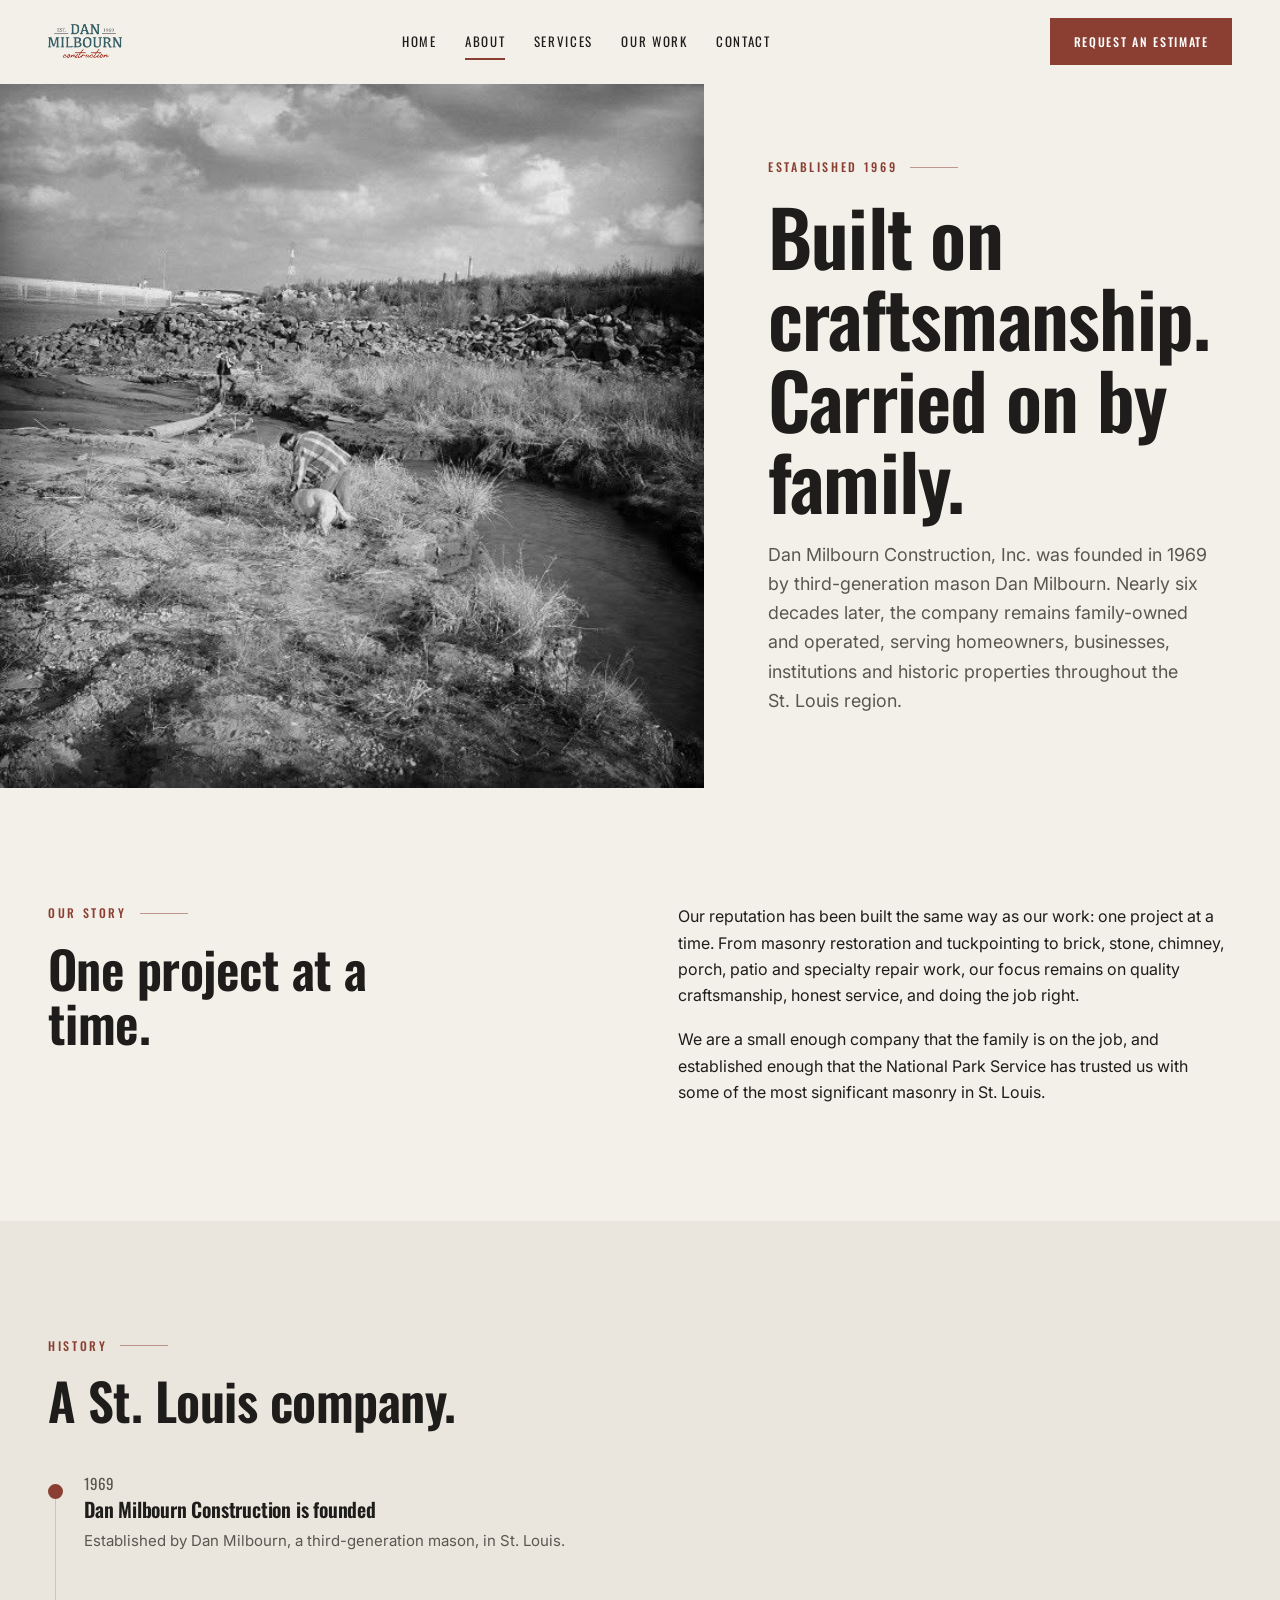
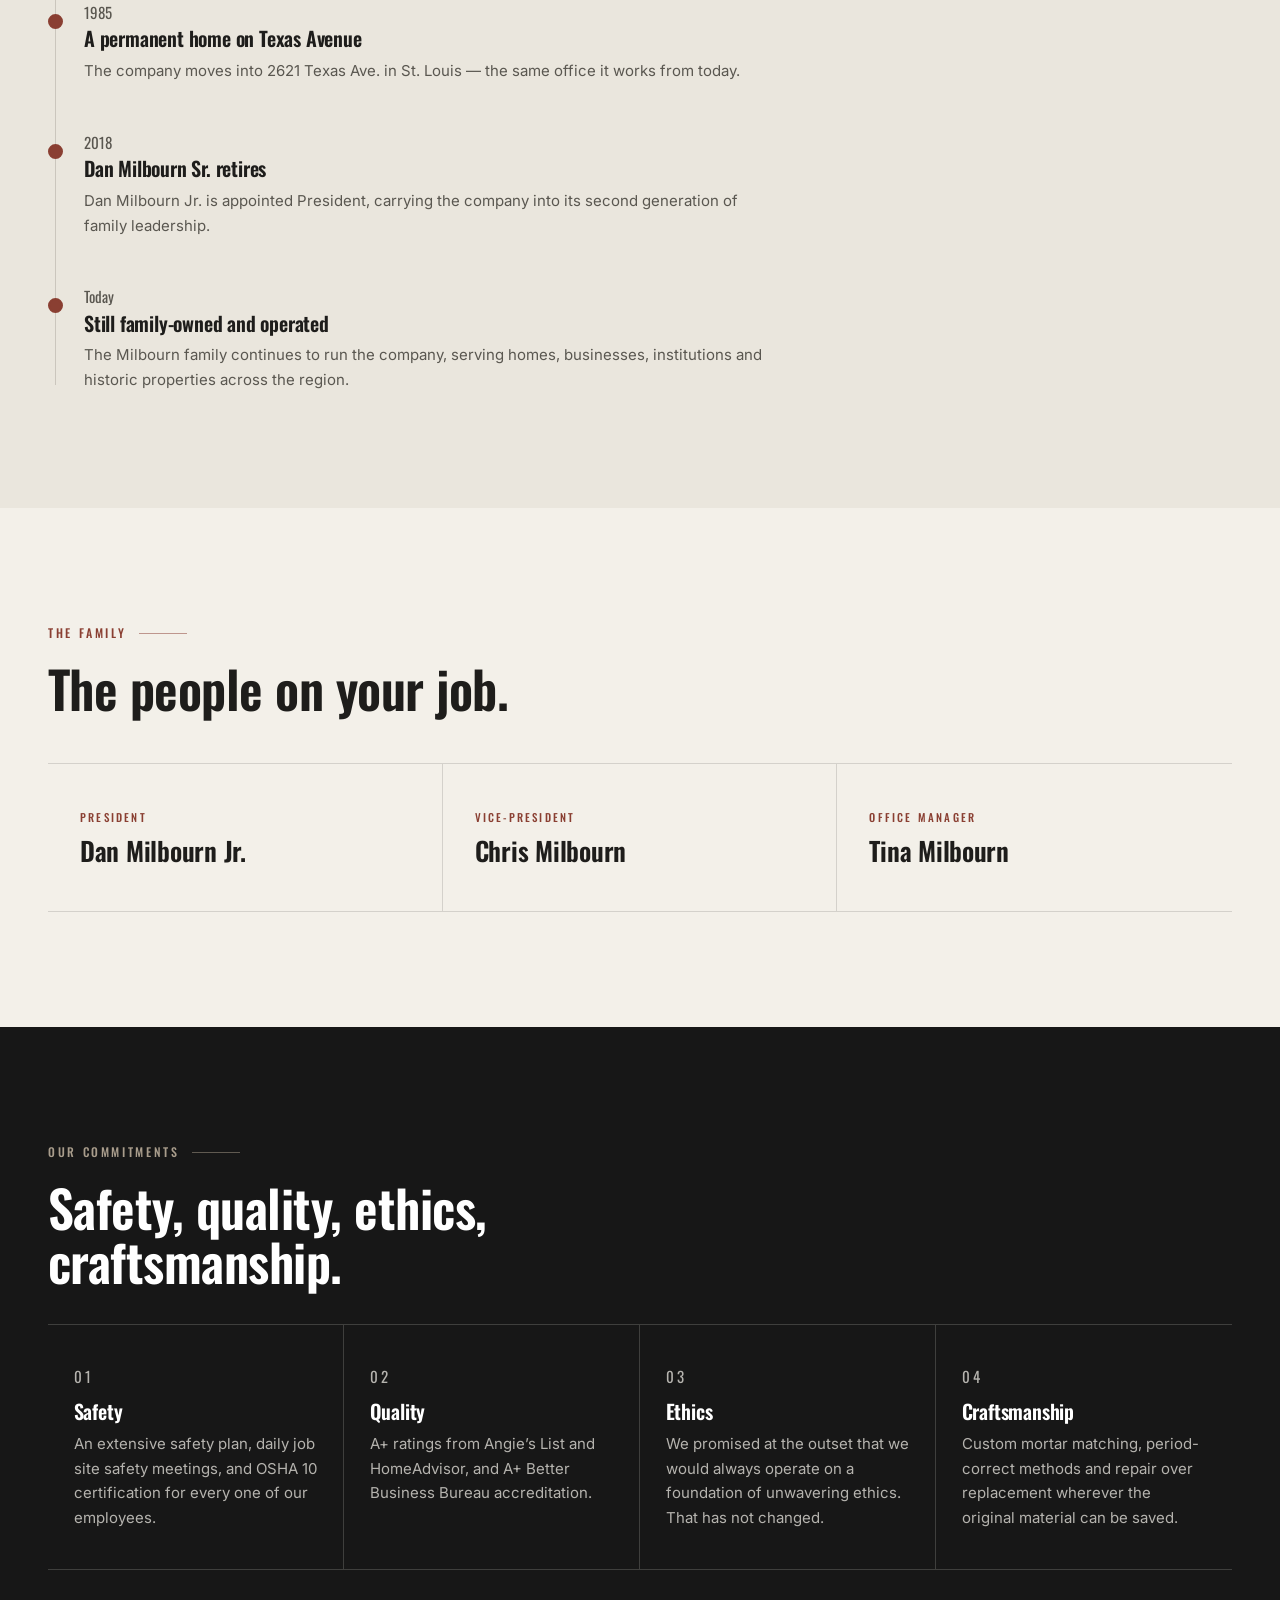
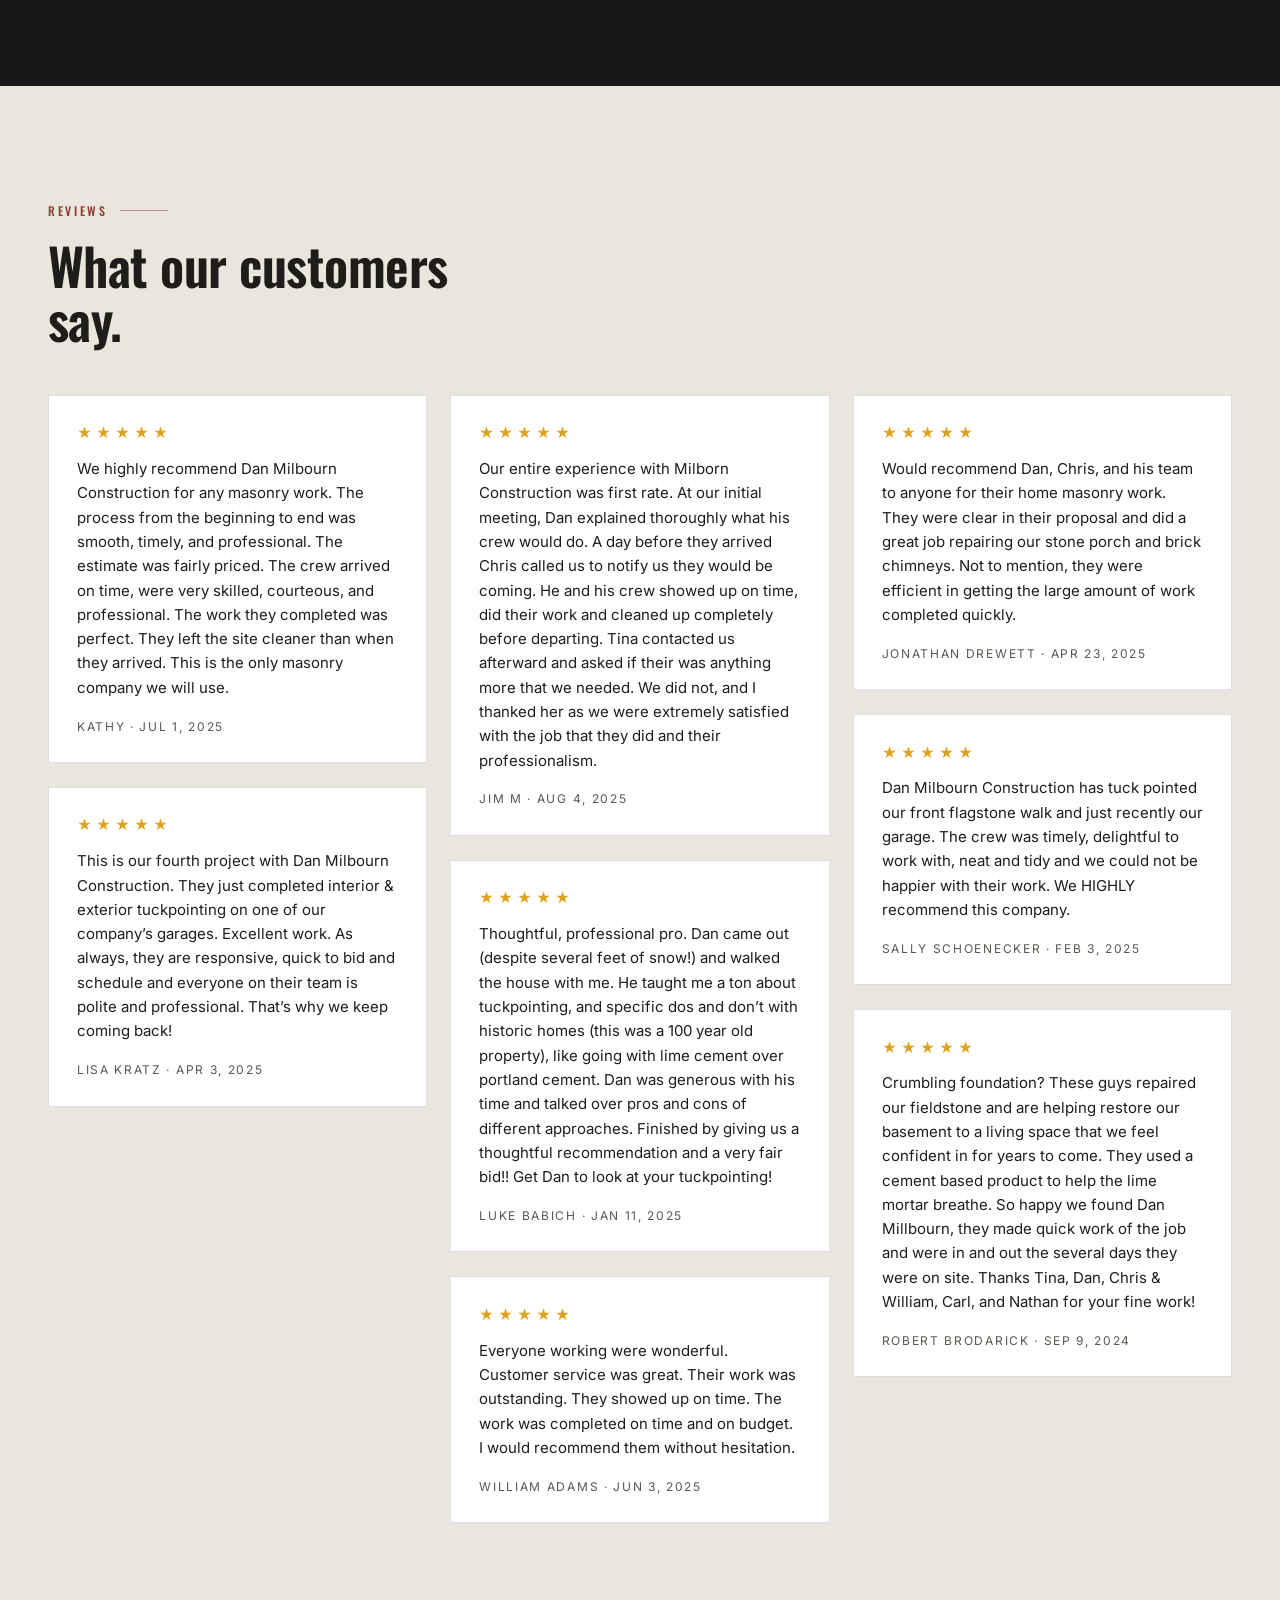
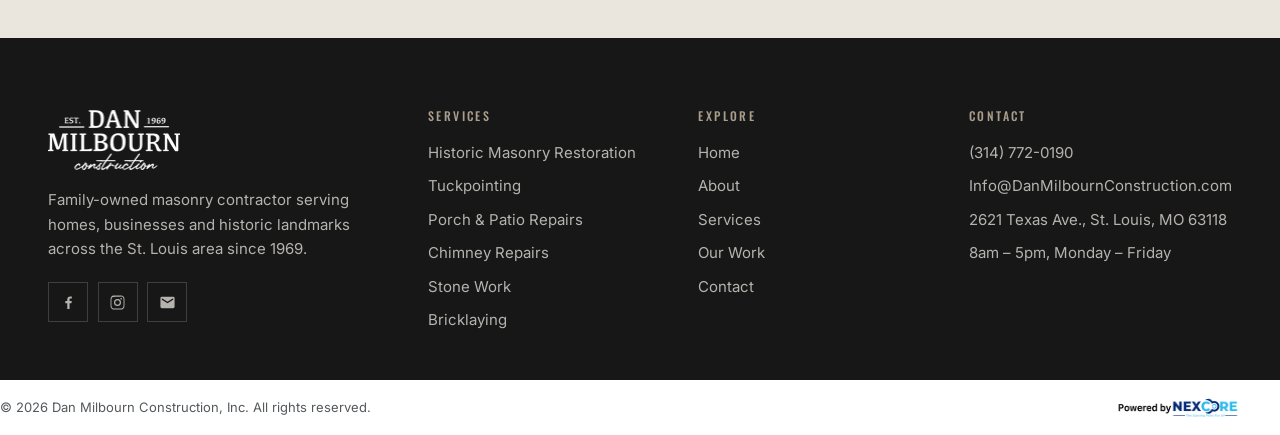
==== commit fb86d057: "Use SVG for paired navigation arrows so left and right match The review and lightbox controls used t" ====
--- a/about.html
+++ b/about.html
@@ -3,6 +3,7 @@
 <head>
 <meta charset="utf-8" />
 <meta name="viewport" content="width=device-width, initial-scale=1" />
+<script>document.documentElement.className+=" js";</script>
 <title>About Dan Milbourn Construction | St. Louis Masonry Since 1969</title>
 <meta name="description" content="Founded in 1969 by third-generation mason Dan Milbourn, Dan Milbourn Construction remains a family-owned St. Louis masonry contractor serving homes, businesses and historic landmarks." />
 <link rel="canonical" href="https://www.danmilbournconstruction.com/about" />
@@ -229,7 +230,7 @@
   </div>
   <div class="lb__stage">
     <figure class="lb__fig">
-      <img data-lb-img src="" alt="" />
+      <img data-lb-img alt="" />
       <figcaption class="lb__cap">
         <p class="lb__scope" data-lb-scope></p>
         <h3 data-lb-title></h3>
@@ -238,8 +239,8 @@
     </figure>
   </div>
   <div class="lb__nav">
-    <button type="button" data-lb-prev aria-label="Previous project">&#8592;</button>
-    <button type="button" data-lb-next aria-label="Next project">&#8594;</button>
+    <button type="button" data-lb-prev aria-label="Previous project"><svg class="ico-arrow" viewBox="0 0 24 24" aria-hidden="true" focusable="false"><path d="M19 12H5m5.5-6.5L5 12l5.5 6.5"/></svg></button>
+    <button type="button" data-lb-next aria-label="Next project"><svg class="ico-arrow" viewBox="0 0 24 24" aria-hidden="true" focusable="false"><path d="M5 12h14m-5.5-6.5L19 12l-5.5 6.5"/></svg></button>
   </div>
 </div>
 <script src="assets/js/dmc.js" defer></script>
--- a/assets/css/dmc.css
+++ b/assets/css/dmc.css
@@ -89,6 +89,8 @@
   gap: .8rem;
 }
 .eyebrow::after { content: ""; height: 1px; width: 3rem; background: var(--brick); opacity: .5; }
+.eyebrow--center { justify-content: center; }
+.eyebrow--center::before { content: ""; height: 1px; width: 3rem; background: currentColor; opacity: .5; }
 .section--dark .eyebrow { color: var(--stone); }
 .section--dark .eyebrow::after { background: var(--stone); }
 
@@ -199,10 +201,6 @@
 .hero h1 { max-width: 16ch; margin-bottom: 1.4rem; }
 .hero .lede { color: rgba(255,255,255,.9); max-width: 54ch; }
 .hero__actions { display: flex; flex-wrap: wrap; gap: .9rem; margin-top: 2.2rem; }
-.hero__scroll { position: absolute; left: 50%; bottom: 1.5rem; transform: translateX(-50%); z-index: 2;
-  font-family: var(--font-head); font-size: .6875rem; letter-spacing: .2em; text-transform: uppercase; color: rgba(255,255,255,.7); }
-.hero__scroll::after { content: ""; display: block; width: 1px; height: 30px; margin: .6rem auto 0; background: rgba(255,255,255,.5); animation: scrollHint 2.2s ease-in-out infinite; transform-origin: top; }
-@keyframes scrollHint { 0%,100% { transform: scaleY(.35); opacity: .4; } 50% { transform: scaleY(1); opacity: 1; } }
 
 /* split hero (About) */
 .hero-split { display: grid; grid-template-columns: 55% 45%; min-height: 72vh; }
@@ -234,7 +232,7 @@
 @media (max-width: 600px) { .svc-grid { grid-template-columns: 1fr; } }
 
 .svc { display: block; background: none; }
-.svc__media { position: relative; overflow: hidden; aspect-ratio: 3 / 2; background: var(--mortar); }
+.svc__media { display: block; position: relative; overflow: hidden; aspect-ratio: 3 / 2; background: var(--mortar); }
 .svc__media img { width: 100%; height: 100%; object-fit: cover; transition: transform 900ms var(--ease); }
 .svc:hover .svc__media img { transform: scale(1.055); }
 .svc__title { display: flex; align-items: baseline; justify-content: space-between; gap: 1rem; margin: 1.1rem 0 .4rem; transition: transform 420ms var(--ease); }
@@ -278,17 +276,50 @@
 }
 .pmedia:hover .pmedia__view, .pmedia:focus-visible .pmedia__view { opacity: 1; transform: none; }
 
-/* ---------- 10. TESTIMONIAL SLIDER ---------- */
-.quotes { position: relative; }
-.quotes__stage { min-height: 1px; }
-.quote { display: none; }
-.quote[data-active] { display: block; animation: qIn 520ms var(--ease); }
-@keyframes qIn { from { opacity: 0; transform: translateY(14px); } to { opacity: 1; transform: none; } }
-.quote__stars { color: #E0A21A; letter-spacing: 3px; font-size: 1rem; margin-bottom: 1.2rem; }
-.quote blockquote { margin: 0; font-family: var(--font-head); font-weight: 300; font-size: clamp(1.375rem, 2.9vw, 2.125rem); line-height: 1.34; letter-spacing: -.01em; }
-.quote__who { margin-top: 1.4rem; font-size: .875rem; letter-spacing: .12em; text-transform: uppercase; color: var(--text-muted); }
+/* ---------- 9b. FEATURED WORK CARDS (uniform row) ---------- */
+.fwork { display: grid; grid-template-columns: repeat(3, 1fr); gap: clamp(1.25rem, 2.4vw, 2.25rem); align-items: stretch; }
+@media (max-width: 900px) { .fwork { grid-template-columns: repeat(2, 1fr); } }
+@media (max-width: 620px) { .fwork { grid-template-columns: 1fr; } }
+
+/* each card is a column: fixed-ratio media, then text that fills the rest,
+   so every card in the row starts and ends at the same height */
+.fcard { display: flex; flex-direction: column; height: 100%; }
+/* All three project photographs are exactly 2.4:1 (1440x600 and 1920x800), so a
+   12/5 box keeps every card identical while cropping nothing at all. */
+.fcard .pmedia { aspect-ratio: 12 / 5; width: 100%; flex: 0 0 auto; }
+.fcard .pmedia img { width: 100%; height: 100%; object-fit: cover; }
+.fcard__body { display: flex; flex-direction: column; flex: 1 1 auto; padding-top: 1.1rem; }
+.fcard__num { font-family: var(--font-head); font-size: 1.5rem; line-height: 1; color: var(--brick); opacity: .32; margin: 0 0 .45rem; }
+.fcard__label { font-family: var(--font-head); font-size: .6875rem; letter-spacing: .2em; text-transform: uppercase; color: var(--text-muted); margin: 0 0 .5rem; min-height: 1.1em; }
+.section--dark .fcard__label { color: var(--stone); }
+.fcard h3 { font-size: clamp(1.125rem, 1.5vw, 1.3125rem); margin: 0 0 .6rem; }
+.fcard p { font-size: .9375rem; color: var(--text-muted); margin: 0; }
+
+/* ---------- 10. TESTIMONIAL CAROUSEL (centred, fixed frame) ---------- */
+.quotes { position: relative; max-width: 860px; margin: 0 auto; text-align: center; }
+/* a fixed frame so the section never jumps between reviews of different length */
+.quotes__stage { position: relative; min-height: 340px; display: flex; }
+@media (max-width: 900px) { .quotes__stage { min-height: 420px; } }
+@media (max-width: 560px) { .quotes__stage { min-height: 460px; } }
+.quote { display: none; width: 100%; flex-direction: column; }
+.quote[data-active] { display: flex; animation: qIn 460ms var(--ease); }
+@keyframes qIn { from { opacity: 0; transform: translateY(12px); } to { opacity: 1; transform: none; } }
+/* stars pinned to the top, name pinned to the bottom, text between */
+.quote__stars { color: #E0A21A; letter-spacing: 4px; font-size: 1.0625rem; margin: 0 0 1.5rem; flex: 0 0 auto; }
+.quote blockquote {
+  margin: 0; flex: 1 1 auto;
+  font-family: var(--font-head); font-weight: 300;
+  font-size: clamp(1.1875rem, 2.1vw, 1.625rem); line-height: 1.44; letter-spacing: -.005em;
+}
+.quote__who { margin: 1.6rem 0 0; flex: 0 0 auto; font-size: .8125rem; letter-spacing: .14em; text-transform: uppercase; color: var(--text-muted); }
 .section--dark .quote__who { color: var(--stone); }
-.quotes__nav { display: flex; align-items: center; gap: .75rem; margin-top: 2.2rem; }
+.quotes__nav { display: flex; align-items: center; justify-content: center; gap: .75rem; margin-top: 1.75rem; }
+/* paired arrows are SVG so left and right are exact mirrors */
+.ico-arrow {
+  width: 20px; height: 20px; display: block;
+  fill: none; stroke: currentColor; stroke-width: 1.6;
+  stroke-linecap: round; stroke-linejoin: round;
+}
 .qbtn { width: 48px; height: 48px; border: 1px solid var(--rule); background: none; cursor: pointer; display: grid; place-items: center; transition: background 260ms var(--ease), border-color 260ms; }
 .section--dark .qbtn { border-color: var(--rule-invert); }
 .qbtn:hover { background: var(--brick); border-color: var(--brick); color: var(--white); }
@@ -296,7 +327,13 @@
 .section--dark .quotes__count { color: var(--stone); }
 
 /* ---------- 11. BEFORE / AFTER SLIDER ---------- */
-.ba { position: relative; overflow: hidden; aspect-ratio: 3 / 2; background: var(--mortar); user-select: none; touch-action: pan-y; }
+/* slider + story side by side on desktop, stacked on mobile */
+.ba-row { display: grid; grid-template-columns: 52% 1fr; gap: clamp(1.5rem, 4vw, 3.5rem); align-items: center; }
+.ba-row + .ba-row { margin-top: var(--section); }
+@media (max-width: 860px) { .ba-row { grid-template-columns: 1fr; gap: 1.5rem; } }
+
+/* source photographs are square, so the frame is square — nothing is cropped away */
+.ba { position: relative; overflow: hidden; aspect-ratio: 1 / 1; background: var(--mortar); user-select: none; touch-action: pan-y; }
 .ba img { position: absolute; inset: 0; width: 100%; height: 100%; object-fit: cover; }
 .ba__after { clip-path: inset(0 0 0 var(--pos, 50%)); }
 .ba__divider { position: absolute; top: 0; bottom: 0; left: var(--pos, 50%); width: 2px; background: var(--white); transform: translateX(-1px); pointer-events: none; box-shadow: 0 0 12px rgba(0,0,0,.35); }
@@ -356,7 +393,7 @@
 .srow + .srow { margin-top: var(--section); }
 .srow--rev .srow__media { order: 2; }
 @media (max-width: 900px) { .srow, .srow--rev { grid-template-columns: 1fr; } .srow--rev .srow__media { order: 0; } }
-.srow__media { overflow: hidden; aspect-ratio: 4 / 3; background: var(--mortar); }
+.srow__media { display: block; overflow: hidden; aspect-ratio: 4 / 3; background: var(--mortar); }
 .srow__media img { width: 100%; height: 100%; object-fit: cover; transition: transform 900ms var(--ease); }
 .srow__media:hover img { transform: scale(1.03); }
 
@@ -457,17 +494,16 @@
 .ftr__by:hover { opacity: .72; }
 
 /* ---------- 20. SCROLL REVEAL ---------- */
-[data-reveal] { opacity: 0; transform: translateY(26px); transition: opacity var(--slow) var(--ease), transform var(--slow) var(--ease); }
-[data-reveal].is-in { opacity: 1; transform: none; }
-[data-reveal-mask] { clip-path: inset(0 100% 0 0); transition: clip-path 1100ms var(--ease); }
-[data-reveal-mask].is-in { clip-path: inset(0 0 0 0); }
+.js [data-reveal] { opacity: 0; transform: translateY(26px); transition: opacity var(--slow) var(--ease), transform var(--slow) var(--ease); }
+.js [data-reveal].is-in { opacity: 1; transform: none; }
+.js [data-reveal-mask] { clip-path: inset(0 100% 0 0); transition: clip-path 1100ms var(--ease); }
+.js [data-reveal-mask].is-in { clip-path: inset(0 0 0 0); }
 
 @media (prefers-reduced-motion: reduce) {
   html { scroll-behavior: auto; }
   *, *::before, *::after { animation-duration: .001ms !important; animation-iteration-count: 1 !important; transition-duration: .001ms !important; }
   [data-reveal], [data-reveal-mask] { opacity: 1 !important; transform: none !important; clip-path: none !important; }
   .hero__img img { animation: none; transform: none; }
-  .hero__scroll::after { animation: none; }
 }
 
 /* skip link */
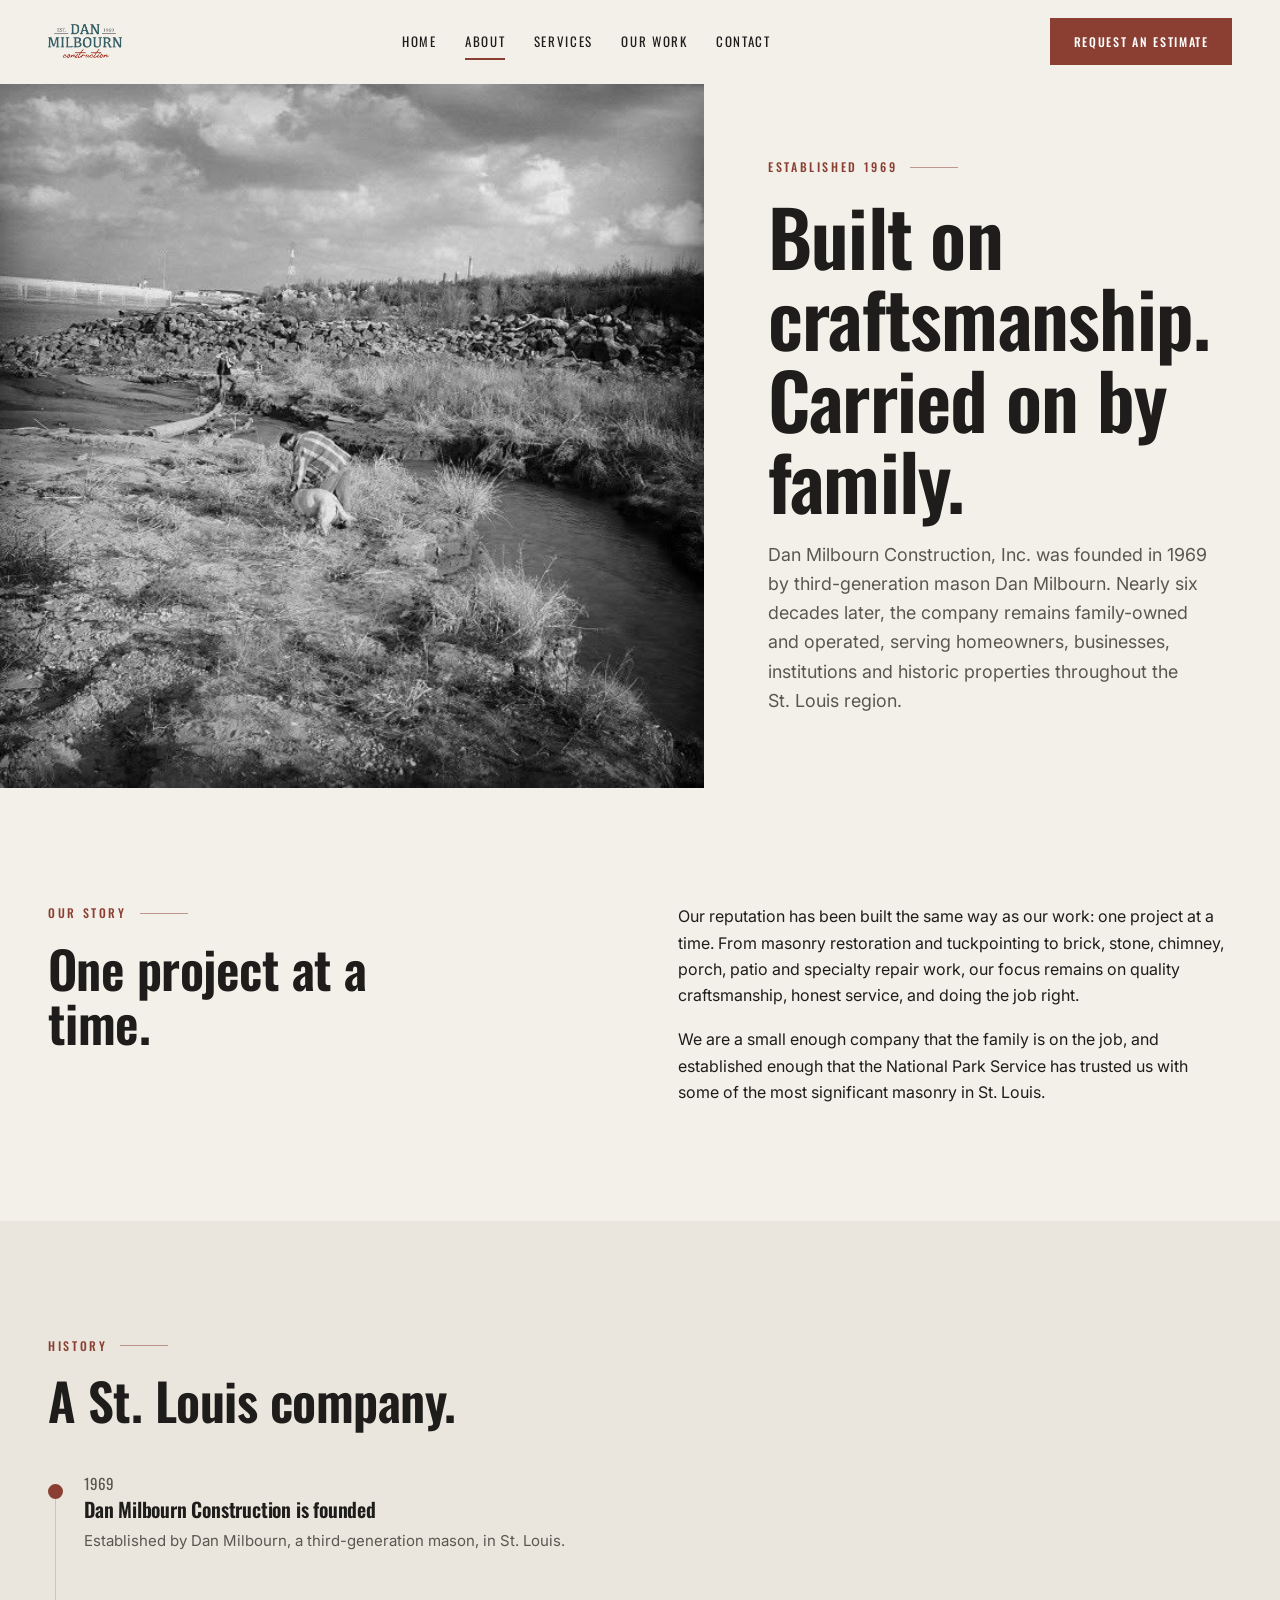
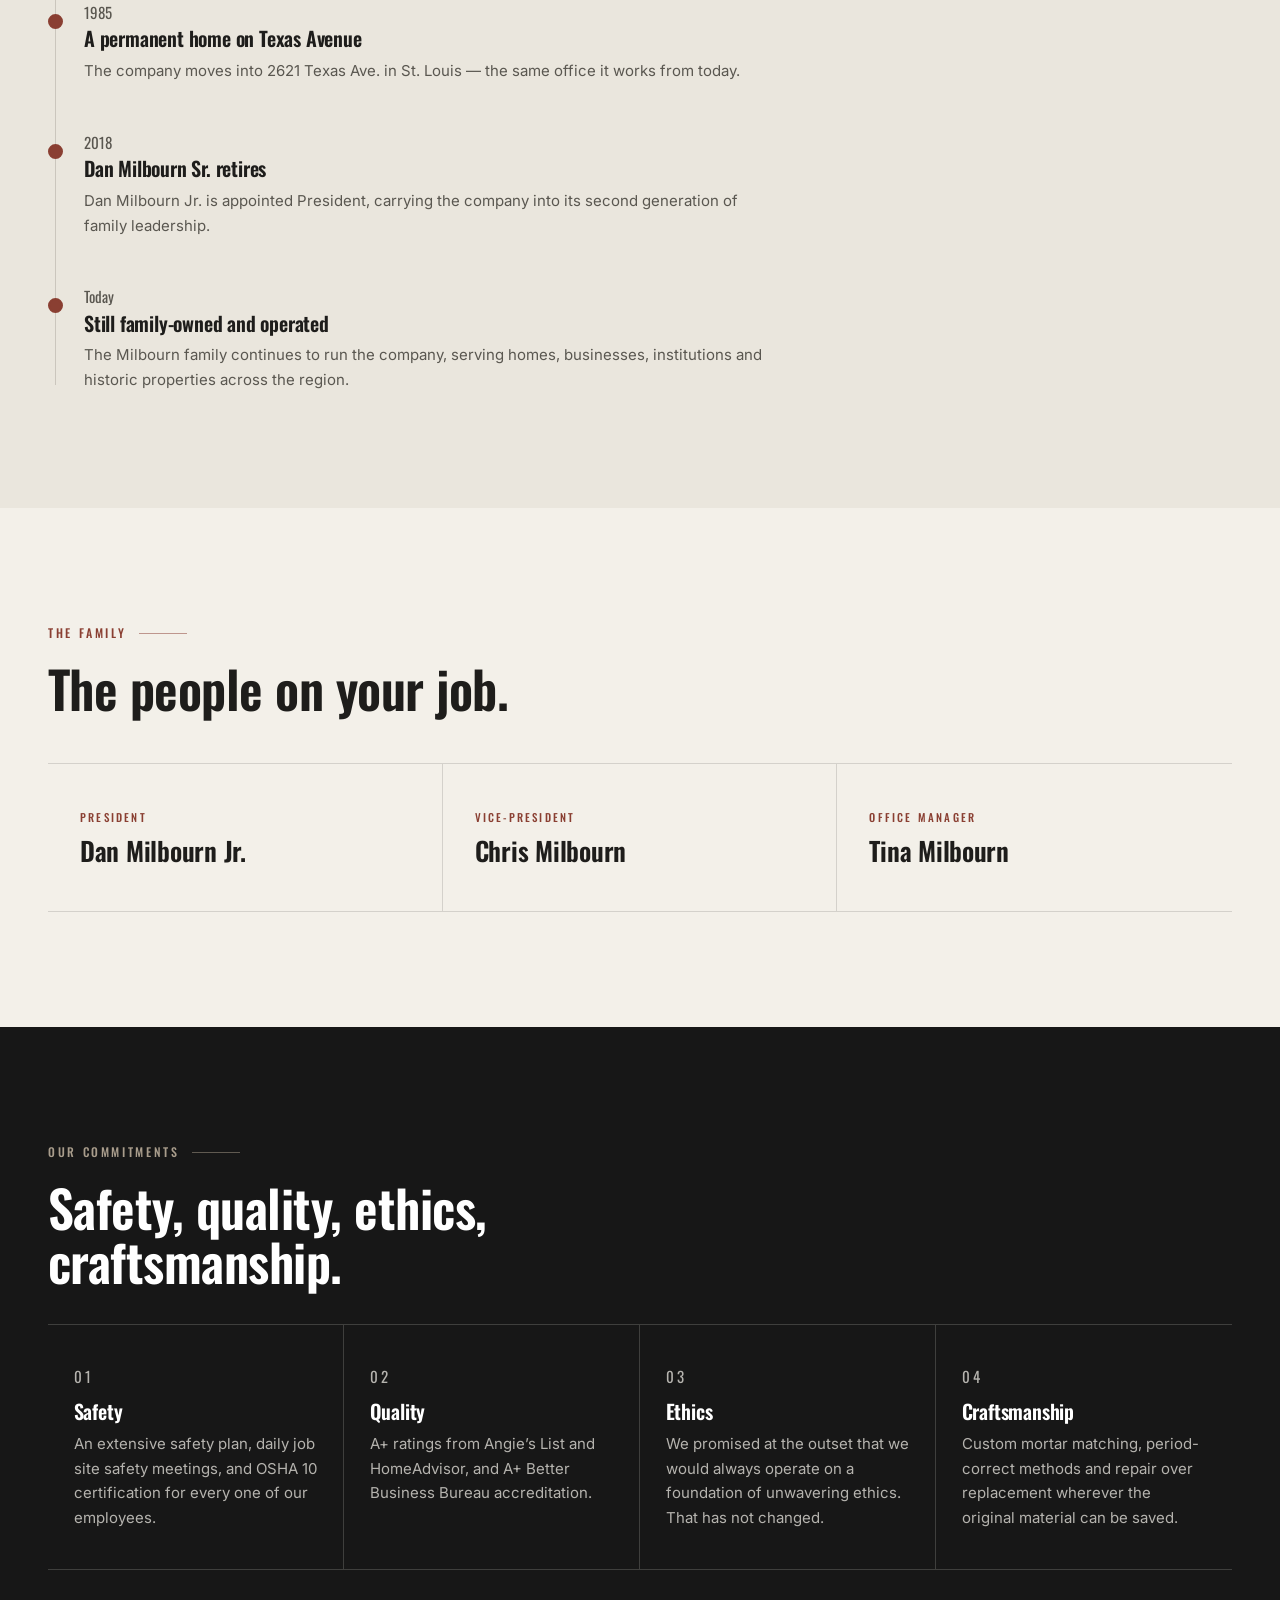
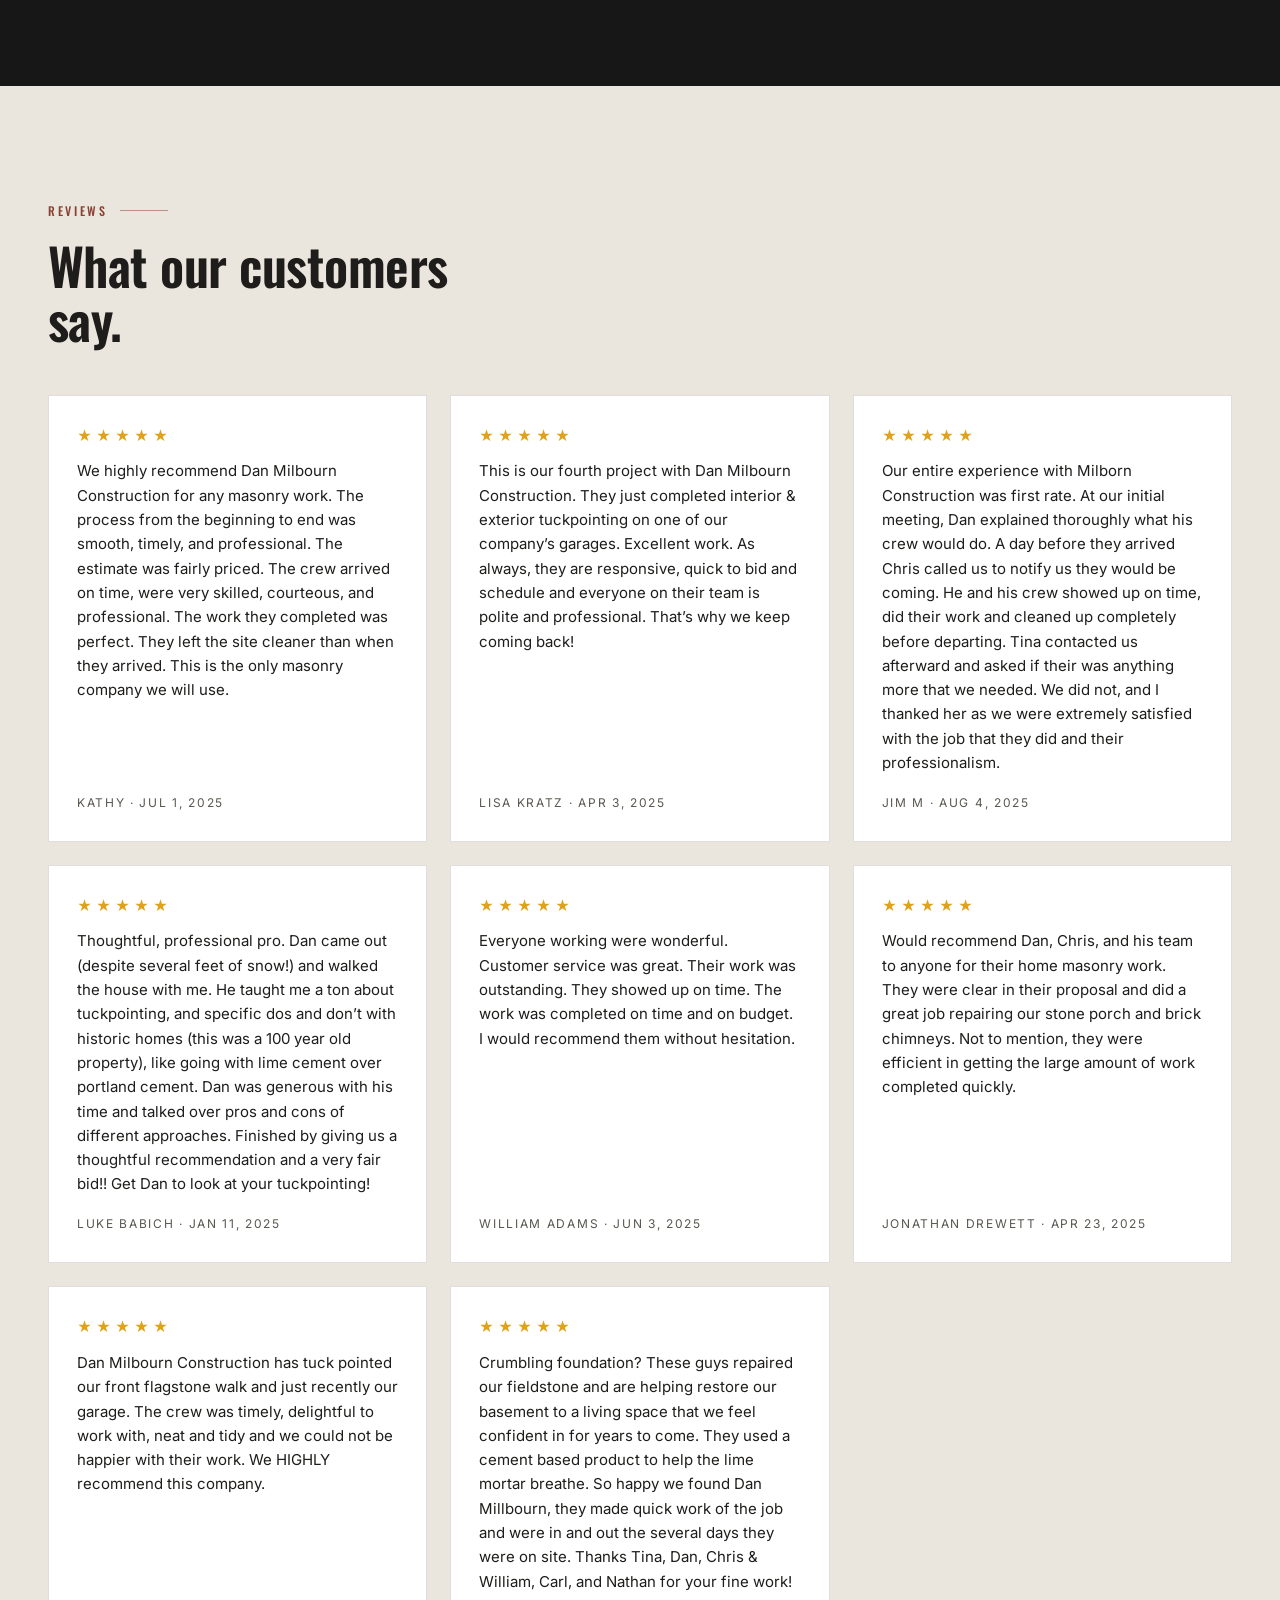
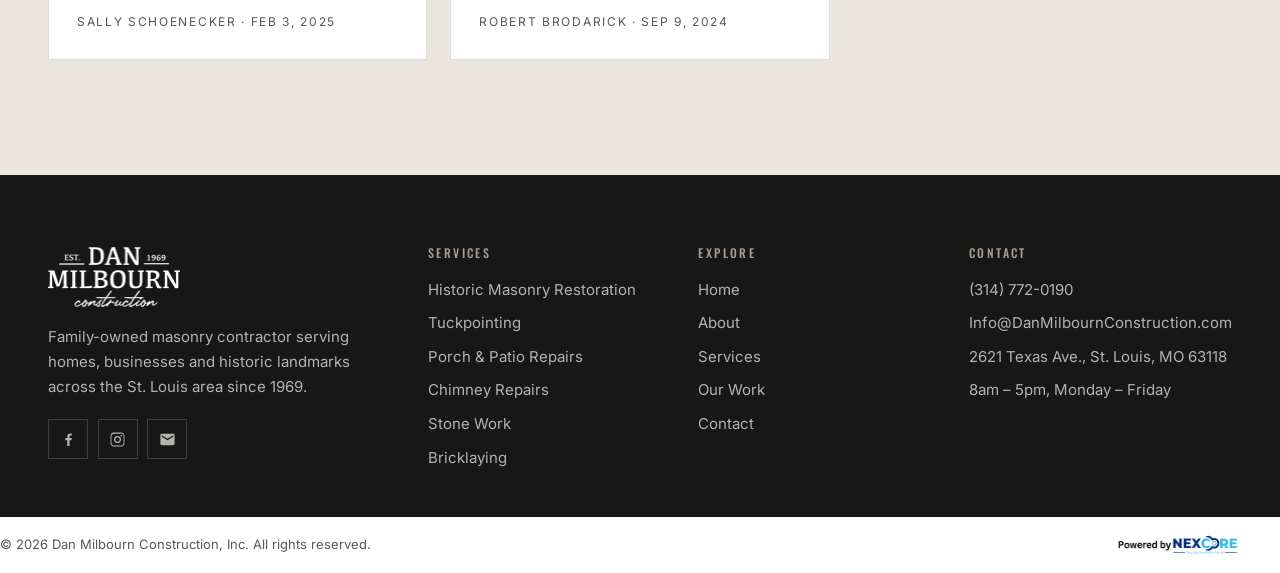
==== commit cdbe0819: "Align the About review cards into even rows The reviews sat in a CSS masonry column layout, so every" ====
--- a/about.html
+++ b/about.html
@@ -138,46 +138,46 @@
         <p class="eyebrow">Reviews</p>
         <h2>What our customers say.</h2>
       </div>
-      <ul class="mgrid" style="list-style:none;margin:0;padding:0">
-        <li style="break-inside:avoid;margin-bottom:1.5rem;background:var(--white);padding:1.6rem 1.75rem;border:1px solid var(--rule)">
-          <div class="quote__stars" role="img" aria-label="5 out of 5 stars" style="font-size:.9rem;margin-bottom:.75rem">&#9733;&#9733;&#9733;&#9733;&#9733;</div>
-          <p style="font-size:.9375rem;line-height:1.62">We highly recommend Dan Milbourn Construction for any masonry work. The process from the beginning to end was smooth, timely, and professional. The estimate was fairly priced. The crew arrived on time, were very skilled, courteous, and professional. The work they completed was perfect. They left the site cleaner than when they arrived. This is the only masonry company we will use.</p>
-          <p class="quote__who" style="margin-top:1rem;font-size:.75rem">Kathy &middot; Jul 1, 2025</p>
-        </li>
-        <li style="break-inside:avoid;margin-bottom:1.5rem;background:var(--white);padding:1.6rem 1.75rem;border:1px solid var(--rule)">
-          <div class="quote__stars" role="img" aria-label="5 out of 5 stars" style="font-size:.9rem;margin-bottom:.75rem">&#9733;&#9733;&#9733;&#9733;&#9733;</div>
-          <p style="font-size:.9375rem;line-height:1.62">This is our fourth project with Dan Milbourn Construction. They just completed interior & exterior tuckpointing on one of our company’s garages. Excellent work. As always, they are responsive, quick to bid and schedule and everyone on their team is polite and professional. That’s why we keep coming back!</p>
-          <p class="quote__who" style="margin-top:1rem;font-size:.75rem">Lisa Kratz &middot; Apr 3, 2025</p>
-        </li>
-        <li style="break-inside:avoid;margin-bottom:1.5rem;background:var(--white);padding:1.6rem 1.75rem;border:1px solid var(--rule)">
-          <div class="quote__stars" role="img" aria-label="5 out of 5 stars" style="font-size:.9rem;margin-bottom:.75rem">&#9733;&#9733;&#9733;&#9733;&#9733;</div>
-          <p style="font-size:.9375rem;line-height:1.62">Our entire experience with Milborn Construction was first rate. At our initial meeting, Dan explained thoroughly what his crew would do. A day before they arrived Chris called us to notify us they would be coming. He and his crew showed up on time, did their work and cleaned up completely before departing. Tina contacted us afterward and asked if their was anything more that we needed. We did not, and I thanked her as we were extremely satisfied with the job that they did and their professionalism.</p>
-          <p class="quote__who" style="margin-top:1rem;font-size:.75rem">Jim M &middot; Aug 4, 2025</p>
-        </li>
-        <li style="break-inside:avoid;margin-bottom:1.5rem;background:var(--white);padding:1.6rem 1.75rem;border:1px solid var(--rule)">
-          <div class="quote__stars" role="img" aria-label="5 out of 5 stars" style="font-size:.9rem;margin-bottom:.75rem">&#9733;&#9733;&#9733;&#9733;&#9733;</div>
-          <p style="font-size:.9375rem;line-height:1.62">Thoughtful, professional pro. Dan came out (despite several feet of snow!) and walked the house with me. He taught me a ton about tuckpointing, and specific dos and don’t with historic homes (this was a 100 year old property), like going with lime cement over portland cement. Dan was generous with his time and talked over pros and cons of different approaches. Finished by giving us a thoughtful recommendation and a very fair bid!! Get Dan to look at your tuckpointing!</p>
-          <p class="quote__who" style="margin-top:1rem;font-size:.75rem">Luke Babich &middot; Jan 11, 2025</p>
-        </li>
-        <li style="break-inside:avoid;margin-bottom:1.5rem;background:var(--white);padding:1.6rem 1.75rem;border:1px solid var(--rule)">
-          <div class="quote__stars" role="img" aria-label="5 out of 5 stars" style="font-size:.9rem;margin-bottom:.75rem">&#9733;&#9733;&#9733;&#9733;&#9733;</div>
-          <p style="font-size:.9375rem;line-height:1.62">Everyone working were wonderful. Customer service was great. Their work was outstanding. They showed up on time. The work was completed on time and on budget. I would recommend them without hesitation.</p>
-          <p class="quote__who" style="margin-top:1rem;font-size:.75rem">William Adams &middot; Jun 3, 2025</p>
-        </li>
-        <li style="break-inside:avoid;margin-bottom:1.5rem;background:var(--white);padding:1.6rem 1.75rem;border:1px solid var(--rule)">
-          <div class="quote__stars" role="img" aria-label="5 out of 5 stars" style="font-size:.9rem;margin-bottom:.75rem">&#9733;&#9733;&#9733;&#9733;&#9733;</div>
-          <p style="font-size:.9375rem;line-height:1.62">Would recommend Dan, Chris, and his team to anyone for their home masonry work. They were clear in their proposal and did a great job repairing our stone porch and brick chimneys. Not to mention, they were efficient in getting the large amount of work completed quickly.</p>
-          <p class="quote__who" style="margin-top:1rem;font-size:.75rem">Jonathan Drewett &middot; Apr 23, 2025</p>
-        </li>
-        <li style="break-inside:avoid;margin-bottom:1.5rem;background:var(--white);padding:1.6rem 1.75rem;border:1px solid var(--rule)">
-          <div class="quote__stars" role="img" aria-label="5 out of 5 stars" style="font-size:.9rem;margin-bottom:.75rem">&#9733;&#9733;&#9733;&#9733;&#9733;</div>
-          <p style="font-size:.9375rem;line-height:1.62">Dan Milbourn Construction has tuck pointed our front flagstone walk and just recently our garage. The crew was timely, delightful to work with, neat and tidy and we could not be happier with their work. We HIGHLY recommend this company.</p>
-          <p class="quote__who" style="margin-top:1rem;font-size:.75rem">Sally Schoenecker &middot; Feb 3, 2025</p>
-        </li>
-        <li style="break-inside:avoid;margin-bottom:1.5rem;background:var(--white);padding:1.6rem 1.75rem;border:1px solid var(--rule)">
-          <div class="quote__stars" role="img" aria-label="5 out of 5 stars" style="font-size:.9rem;margin-bottom:.75rem">&#9733;&#9733;&#9733;&#9733;&#9733;</div>
-          <p style="font-size:.9375rem;line-height:1.62">Crumbling foundation? These guys repaired our fieldstone and are helping restore our basement to a living space that we feel confident in for years to come. They used a cement based product to help the lime mortar breathe. So happy we found Dan Millbourn, they made quick work of the job and were in and out the several days they were on site. Thanks Tina, Dan, Chris & William, Carl, and Nathan for your fine work!</p>
-          <p class="quote__who" style="margin-top:1rem;font-size:.75rem">Robert Brodarick &middot; Sep 9, 2024</p>
+      <ul class="rgrid">
+        <li>
+          <div class="quote__stars" role="img" aria-label="5 out of 5 stars">&#9733;&#9733;&#9733;&#9733;&#9733;</div>
+          <p class="rgrid__text">We highly recommend Dan Milbourn Construction for any masonry work. The process from the beginning to end was smooth, timely, and professional. The estimate was fairly priced. The crew arrived on time, were very skilled, courteous, and professional. The work they completed was perfect. They left the site cleaner than when they arrived. This is the only masonry company we will use.</p>
+          <p class="quote__who">Kathy &middot; Jul 1, 2025</p>
+        </li>
+        <li>
+          <div class="quote__stars" role="img" aria-label="5 out of 5 stars">&#9733;&#9733;&#9733;&#9733;&#9733;</div>
+          <p class="rgrid__text">This is our fourth project with Dan Milbourn Construction. They just completed interior & exterior tuckpointing on one of our company’s garages. Excellent work. As always, they are responsive, quick to bid and schedule and everyone on their team is polite and professional. That’s why we keep coming back!</p>
+          <p class="quote__who">Lisa Kratz &middot; Apr 3, 2025</p>
+        </li>
+        <li>
+          <div class="quote__stars" role="img" aria-label="5 out of 5 stars">&#9733;&#9733;&#9733;&#9733;&#9733;</div>
+          <p class="rgrid__text">Our entire experience with Milborn Construction was first rate. At our initial meeting, Dan explained thoroughly what his crew would do. A day before they arrived Chris called us to notify us they would be coming. He and his crew showed up on time, did their work and cleaned up completely before departing. Tina contacted us afterward and asked if their was anything more that we needed. We did not, and I thanked her as we were extremely satisfied with the job that they did and their professionalism.</p>
+          <p class="quote__who">Jim M &middot; Aug 4, 2025</p>
+        </li>
+        <li>
+          <div class="quote__stars" role="img" aria-label="5 out of 5 stars">&#9733;&#9733;&#9733;&#9733;&#9733;</div>
+          <p class="rgrid__text">Thoughtful, professional pro. Dan came out (despite several feet of snow!) and walked the house with me. He taught me a ton about tuckpointing, and specific dos and don’t with historic homes (this was a 100 year old property), like going with lime cement over portland cement. Dan was generous with his time and talked over pros and cons of different approaches. Finished by giving us a thoughtful recommendation and a very fair bid!! Get Dan to look at your tuckpointing!</p>
+          <p class="quote__who">Luke Babich &middot; Jan 11, 2025</p>
+        </li>
+        <li>
+          <div class="quote__stars" role="img" aria-label="5 out of 5 stars">&#9733;&#9733;&#9733;&#9733;&#9733;</div>
+          <p class="rgrid__text">Everyone working were wonderful. Customer service was great. Their work was outstanding. They showed up on time. The work was completed on time and on budget. I would recommend them without hesitation.</p>
+          <p class="quote__who">William Adams &middot; Jun 3, 2025</p>
+        </li>
+        <li>
+          <div class="quote__stars" role="img" aria-label="5 out of 5 stars">&#9733;&#9733;&#9733;&#9733;&#9733;</div>
+          <p class="rgrid__text">Would recommend Dan, Chris, and his team to anyone for their home masonry work. They were clear in their proposal and did a great job repairing our stone porch and brick chimneys. Not to mention, they were efficient in getting the large amount of work completed quickly.</p>
+          <p class="quote__who">Jonathan Drewett &middot; Apr 23, 2025</p>
+        </li>
+        <li>
+          <div class="quote__stars" role="img" aria-label="5 out of 5 stars">&#9733;&#9733;&#9733;&#9733;&#9733;</div>
+          <p class="rgrid__text">Dan Milbourn Construction has tuck pointed our front flagstone walk and just recently our garage. The crew was timely, delightful to work with, neat and tidy and we could not be happier with their work. We HIGHLY recommend this company.</p>
+          <p class="quote__who">Sally Schoenecker &middot; Feb 3, 2025</p>
+        </li>
+        <li>
+          <div class="quote__stars" role="img" aria-label="5 out of 5 stars">&#9733;&#9733;&#9733;&#9733;&#9733;</div>
+          <p class="rgrid__text">Crumbling foundation? These guys repaired our fieldstone and are helping restore our basement to a living space that we feel confident in for years to come. They used a cement based product to help the lime mortar breathe. So happy we found Dan Millbourn, they made quick work of the job and were in and out the several days they were on site. Thanks Tina, Dan, Chris & William, Carl, and Nathan for your fine work!</p>
+          <p class="quote__who">Robert Brodarick &middot; Sep 9, 2024</p>
         </li></ul>
     </div>
   </section>
--- a/assets/css/dmc.css
+++ b/assets/css/dmc.css
@@ -347,6 +347,26 @@
 .ba__tag--b { left: 1rem; } .ba__tag--a { right: 1rem; }
 .ba--placeholder { display: grid; place-items: center; text-align: center; padding: 2rem; color: var(--text-muted); }
 .ba--placeholder .ba__note { font-family: var(--font-head); letter-spacing: .12em; text-transform: uppercase; font-size: .8125rem; }
+
+/* ---------- 11b. REVIEW GRID (About) ----------
+   A real grid rather than masonry columns: cards on the same row stretch to a
+   shared height, so the rows read straight. Rows still size to their own
+   content, so no review is ever truncated to force a match. */
+.rgrid {
+  display: grid; grid-template-columns: repeat(3, 1fr);
+  gap: clamp(1rem, 1.8vw, 1.5rem);
+  list-style: none; margin: 0; padding: 0;
+}
+@media (max-width: 980px) { .rgrid { grid-template-columns: repeat(2, 1fr); } }
+@media (max-width: 620px) { .rgrid { grid-template-columns: 1fr; } }
+.rgrid > li {
+  display: flex; flex-direction: column;
+  background: var(--white); border: 1px solid var(--rule);
+  padding: clamp(1.4rem, 2.2vw, 1.75rem);
+}
+.rgrid .quote__stars { margin: 0 0 .75rem; font-size: .9rem; flex: 0 0 auto; }
+.rgrid__text { font-size: .9375rem; line-height: 1.62; margin: 0; flex: 1 1 auto; }
+.rgrid .quote__who { margin: 1.1rem 0 0; font-size: .75rem; flex: 0 0 auto; }
 
 /* ---------- 12. MASONRY GRID (notable work) ---------- */
 .mgrid { columns: 3; column-gap: clamp(1rem, 1.8vw, 1.5rem); }
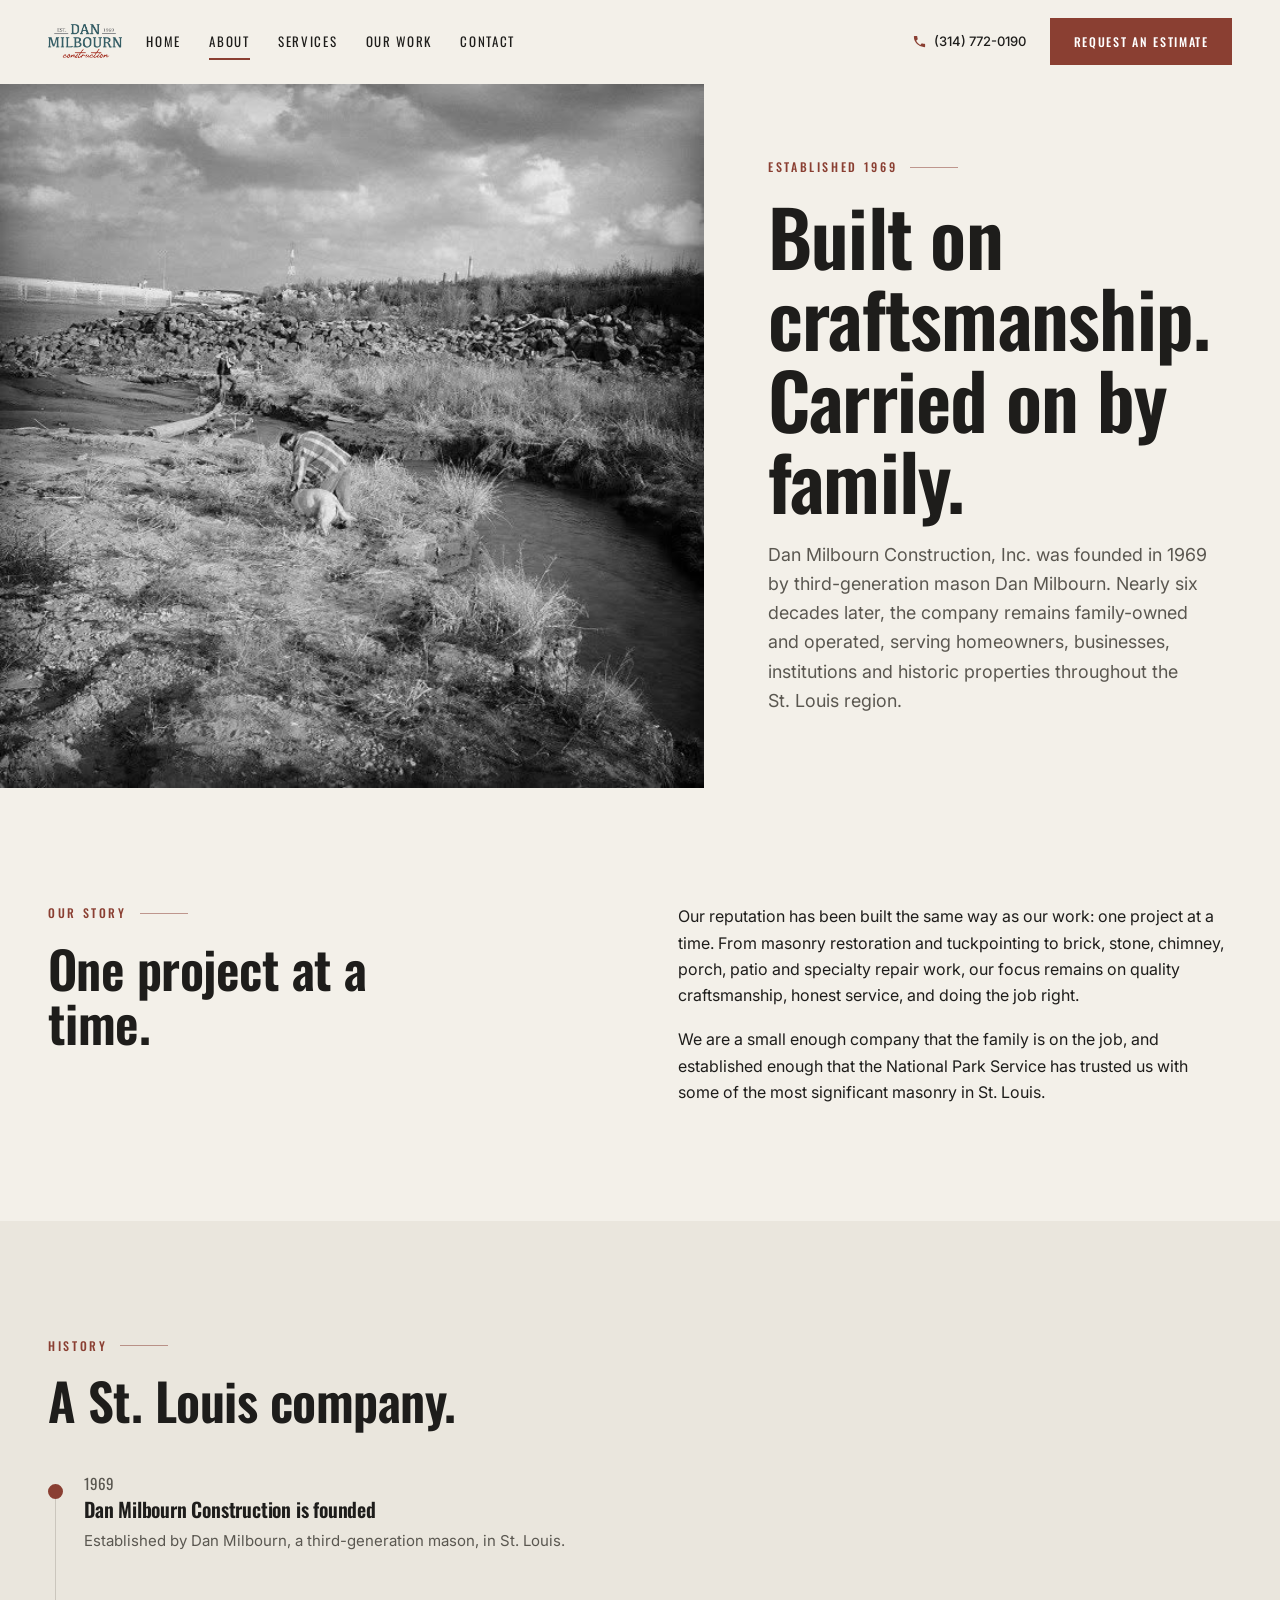
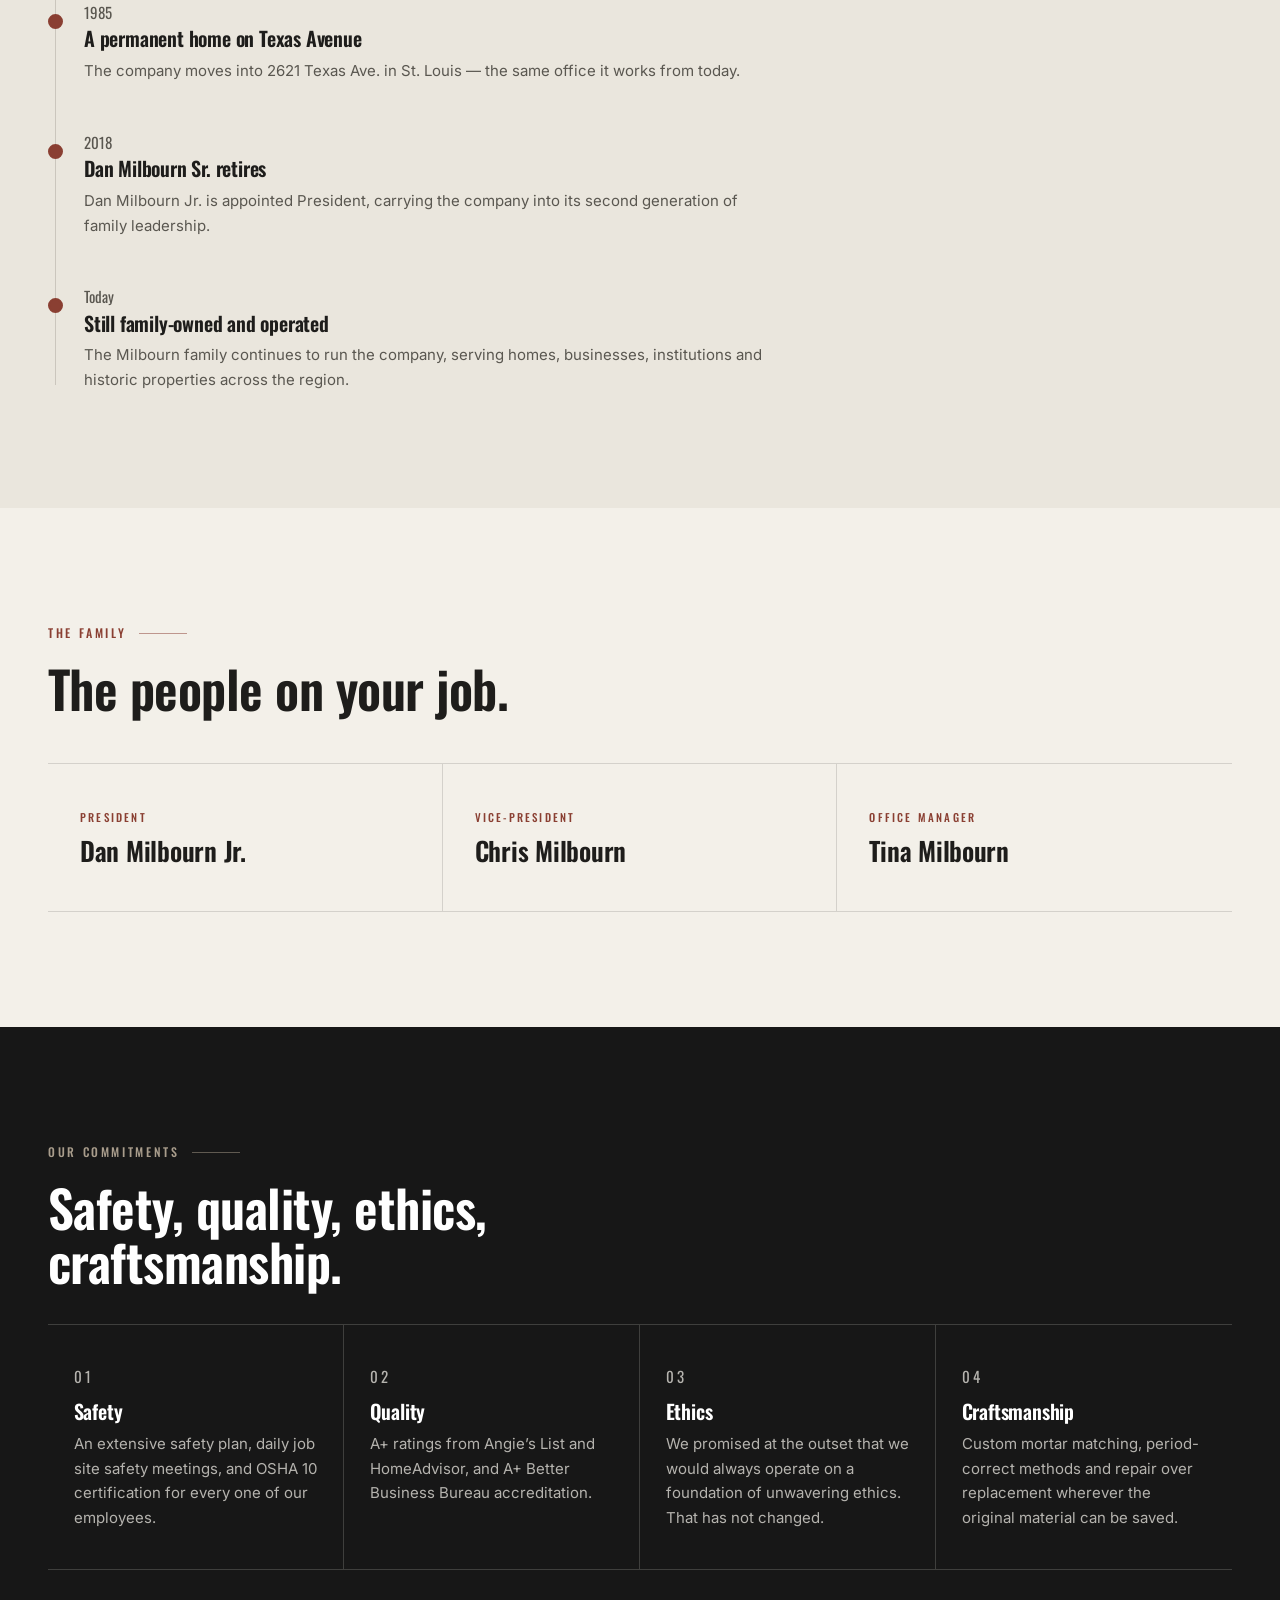
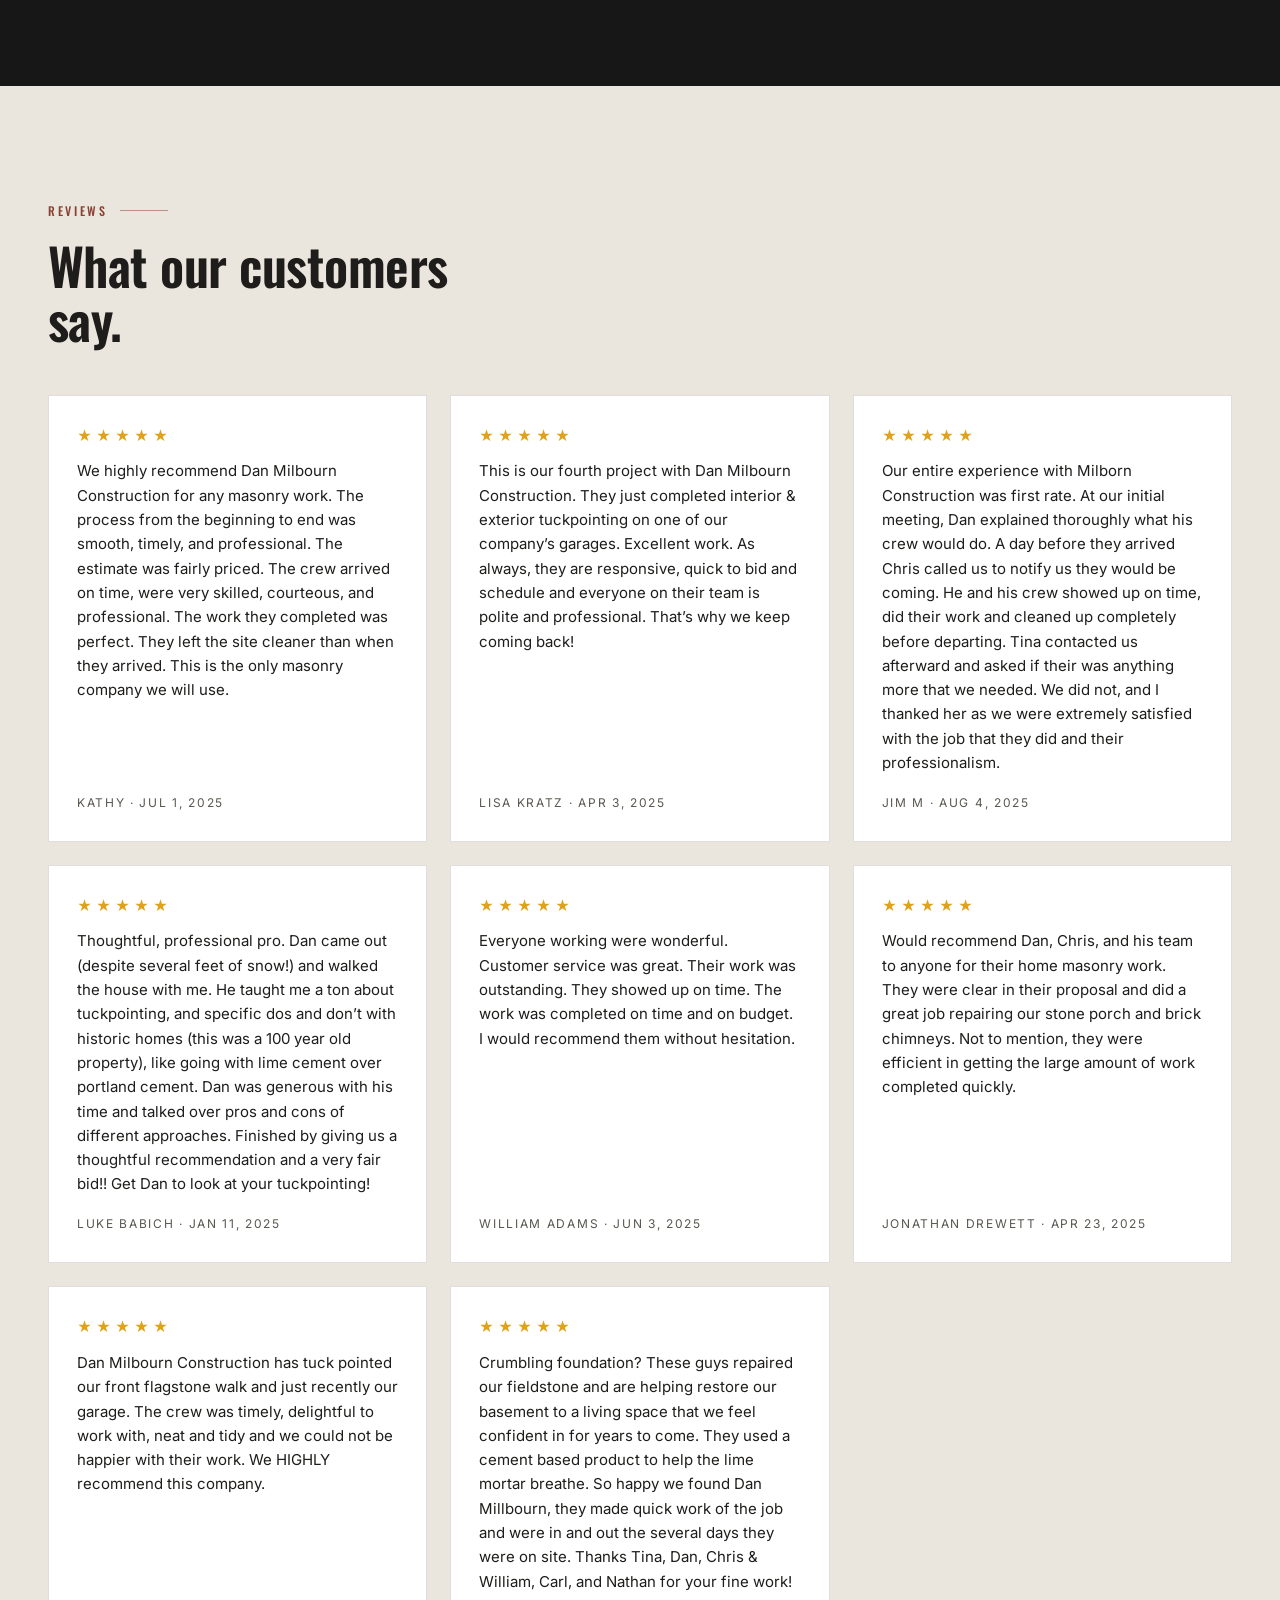
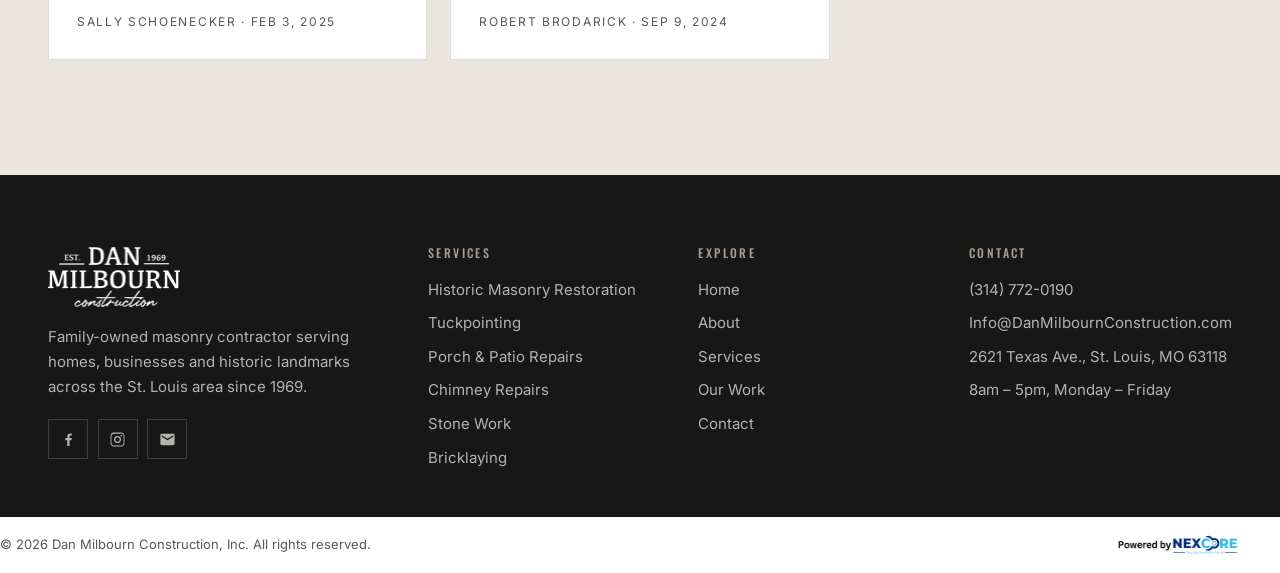
==== commit d9b68b13: "Reveal phone and email in the header as it goes solid Added a phone number and email address to the " ====
--- a/about.html
+++ b/about.html
@@ -37,6 +37,16 @@
         <a href="our-work-the-gallery">Our Work</a>
         <a href="contact">Contact</a>
     </nav>
+    <div class="hdr__contact">
+      <a href="tel:+13147720190" aria-label="Call Dan Milbourn Construction on (314) 772-0190">
+        <svg viewBox="0 0 24 24" aria-hidden="true" focusable="false"><path d="M6.6 10.8a15.1 15.1 0 006.6 6.6l2.2-2.2c.3-.3.7-.4 1-.2 1.2.4 2.4.6 3.6.6.6 0 1 .4 1 1V20c0 .6-.4 1-1 1A17 17 0 013 4c0-.6.4-1 1-1h3.5c.6 0 1 .4 1 1 0 1.3.2 2.5.6 3.6.1.4 0 .8-.2 1l-2.3 2.2z"/></svg>
+        <span>(314) 772-0190</span>
+      </a>
+      <a href="mailto:Info@DanMilbournConstruction.com" aria-label="Email Dan Milbourn Construction">
+        <svg viewBox="0 0 24 24" aria-hidden="true" focusable="false"><path d="M20 4H4a2 2 0 00-2 2v12a2 2 0 002 2h16a2 2 0 002-2V6a2 2 0 00-2-2zm0 4.2l-8 5-8-5V6l8 5 8-5v2.2z"/></svg>
+        <span>Info@DanMilbournConstruction.com</span>
+      </a>
+    </div>
     <a class="btn btn--primary hdr__cta" href="contact">Request an Estimate</a>
     <button class="hdr__burger" type="button" aria-label="Menu" aria-expanded="false" aria-controls="drawer">
       <span></span><span></span><span></span>
--- a/assets/css/dmc.css
+++ b/assets/css/dmc.css
@@ -149,6 +149,33 @@
   background: var(--brick); transition: right 380ms var(--ease);
 }
 .nav a:hover::after, .nav a[aria-current="page"]::after { right: 0; }
+
+/* Phone and email ride the same transition as the header background: hidden
+   while the header sits transparent over the hero, revealed as it goes solid. */
+.hdr__contact {
+  display: flex; align-items: center; gap: clamp(.9rem, 1.6vw, 1.6rem);
+  margin-left: auto;
+  opacity: 0; transform: translateY(-6px); pointer-events: none;
+  transition: opacity 380ms var(--ease), transform 380ms var(--ease);
+}
+.hdr--solid .hdr__contact { opacity: 1; transform: none; pointer-events: auto; }
+/* on pages with no hero the header is solid immediately, so show them at once */
+.hdr:not(.hdr--onhero) .hdr__contact { opacity: 1; transform: none; pointer-events: auto; }
+
+.hdr__contact a {
+  display: inline-flex; align-items: center; gap: .45rem;
+  font-size: .8125rem; font-weight: 500; color: var(--text);
+  white-space: nowrap; transition: color 200ms var(--ease);
+}
+.hdr__contact a:hover { color: var(--brick); }
+.hdr__contact svg { width: 15px; height: 15px; fill: var(--brick); flex: 0 0 15px; }
+
+/* Shed the email label, then the email, then the block itself — the last step
+   lands at 1023px where the desktop nav gives way to the drawer, which carries
+   phone and email of its own, so there is no width without them. */
+@media (max-width: 1400px) { .hdr__contact a:last-child span { display: none; } }
+@media (max-width: 1300px) { .hdr__contact a:last-child { display: none; } }
+@media (max-width: 1023px) { .hdr__contact { display: none; } }
 
 .hdr__cta { white-space: nowrap; padding: .8125rem 1.4rem; min-height: 44px; font-size: .75rem; }
 
@@ -369,12 +396,18 @@
 .rgrid .quote__who { margin: 1.1rem 0 0; font-size: .75rem; flex: 0 0 auto; }
 
 /* ---------- 12. MASONRY GRID (notable work) ---------- */
-.mgrid { columns: 3; column-gap: clamp(1rem, 1.8vw, 1.5rem); }
-@media (max-width: 900px) { .mgrid { columns: 2; } }
-@media (max-width: 560px) { .mgrid { columns: 1; } }
-.mgrid > * { break-inside: avoid; margin-bottom: clamp(1rem, 1.8vw, 1.5rem); }
-.tile { position: relative; overflow: hidden; display: block; width: 100%; border: 0; padding: 0; background: var(--mortar); cursor: pointer; }
-.tile img { width: 100%; height: auto; transition: transform 700ms var(--ease); }
+/* Uniform tiles. The source photographs range from 389x800 to 1280x720, so a
+   fixed square keeps the grid even; the full uncropped image is available in
+   the lightbox on click. */
+.mgrid { display: grid; grid-template-columns: repeat(3, 1fr); gap: clamp(1rem, 1.8vw, 1.5rem); }
+@media (max-width: 900px) { .mgrid { grid-template-columns: repeat(2, 1fr); } }
+@media (max-width: 480px) { .mgrid { grid-template-columns: 1fr; } }
+.tile {
+  position: relative; overflow: hidden; display: block;
+  width: 100%; aspect-ratio: 1 / 1;
+  border: 0; padding: 0; background: var(--mortar); cursor: pointer;
+}
+.tile img { width: 100%; height: 100%; object-fit: cover; transition: transform 700ms var(--ease); }
 .tile:hover img, .tile:focus-visible img { transform: scale(1.04); }
 .tile__veil { position: absolute; inset: 0; background: linear-gradient(to top, rgba(15,15,15,.78) 0%, rgba(15,15,15,.1) 55%, transparent 100%); opacity: 0; transition: opacity 600ms var(--ease); }
 .tile:hover .tile__veil, .tile:focus-visible .tile__veil { opacity: 1; }
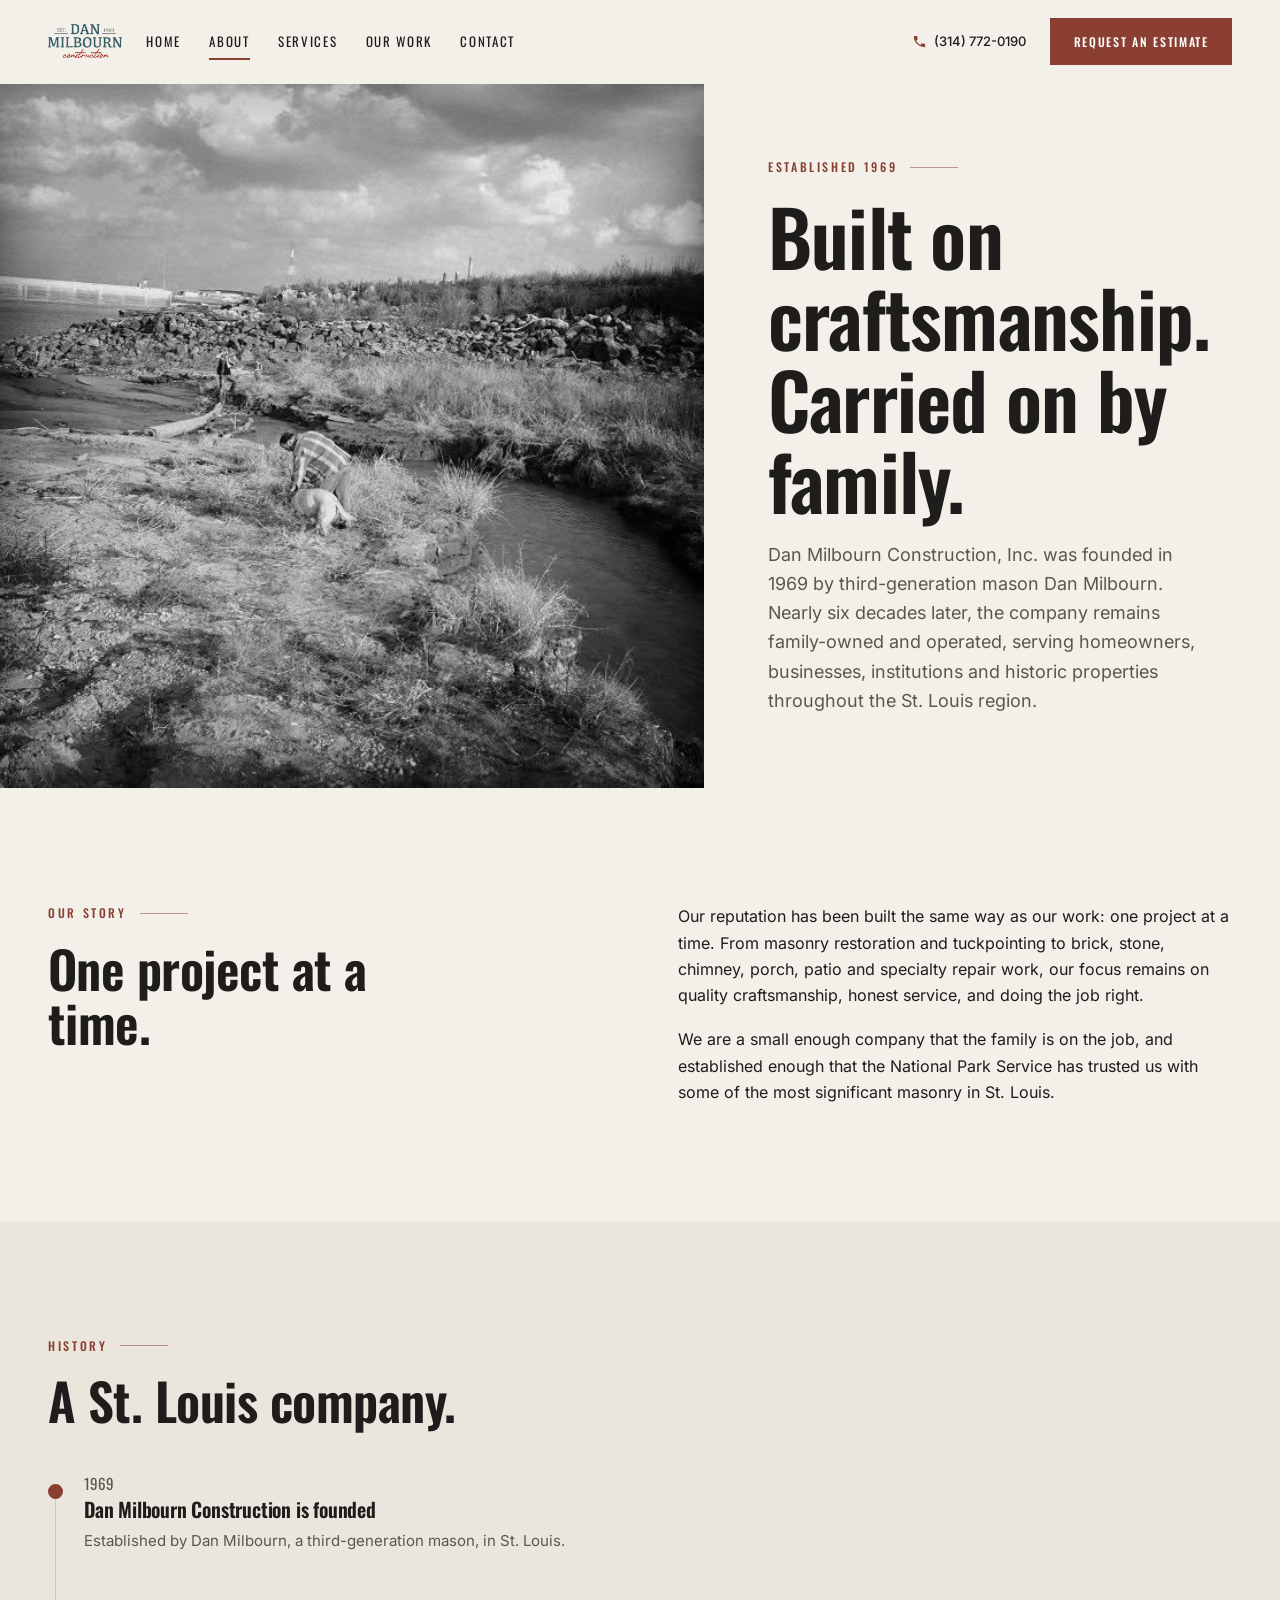
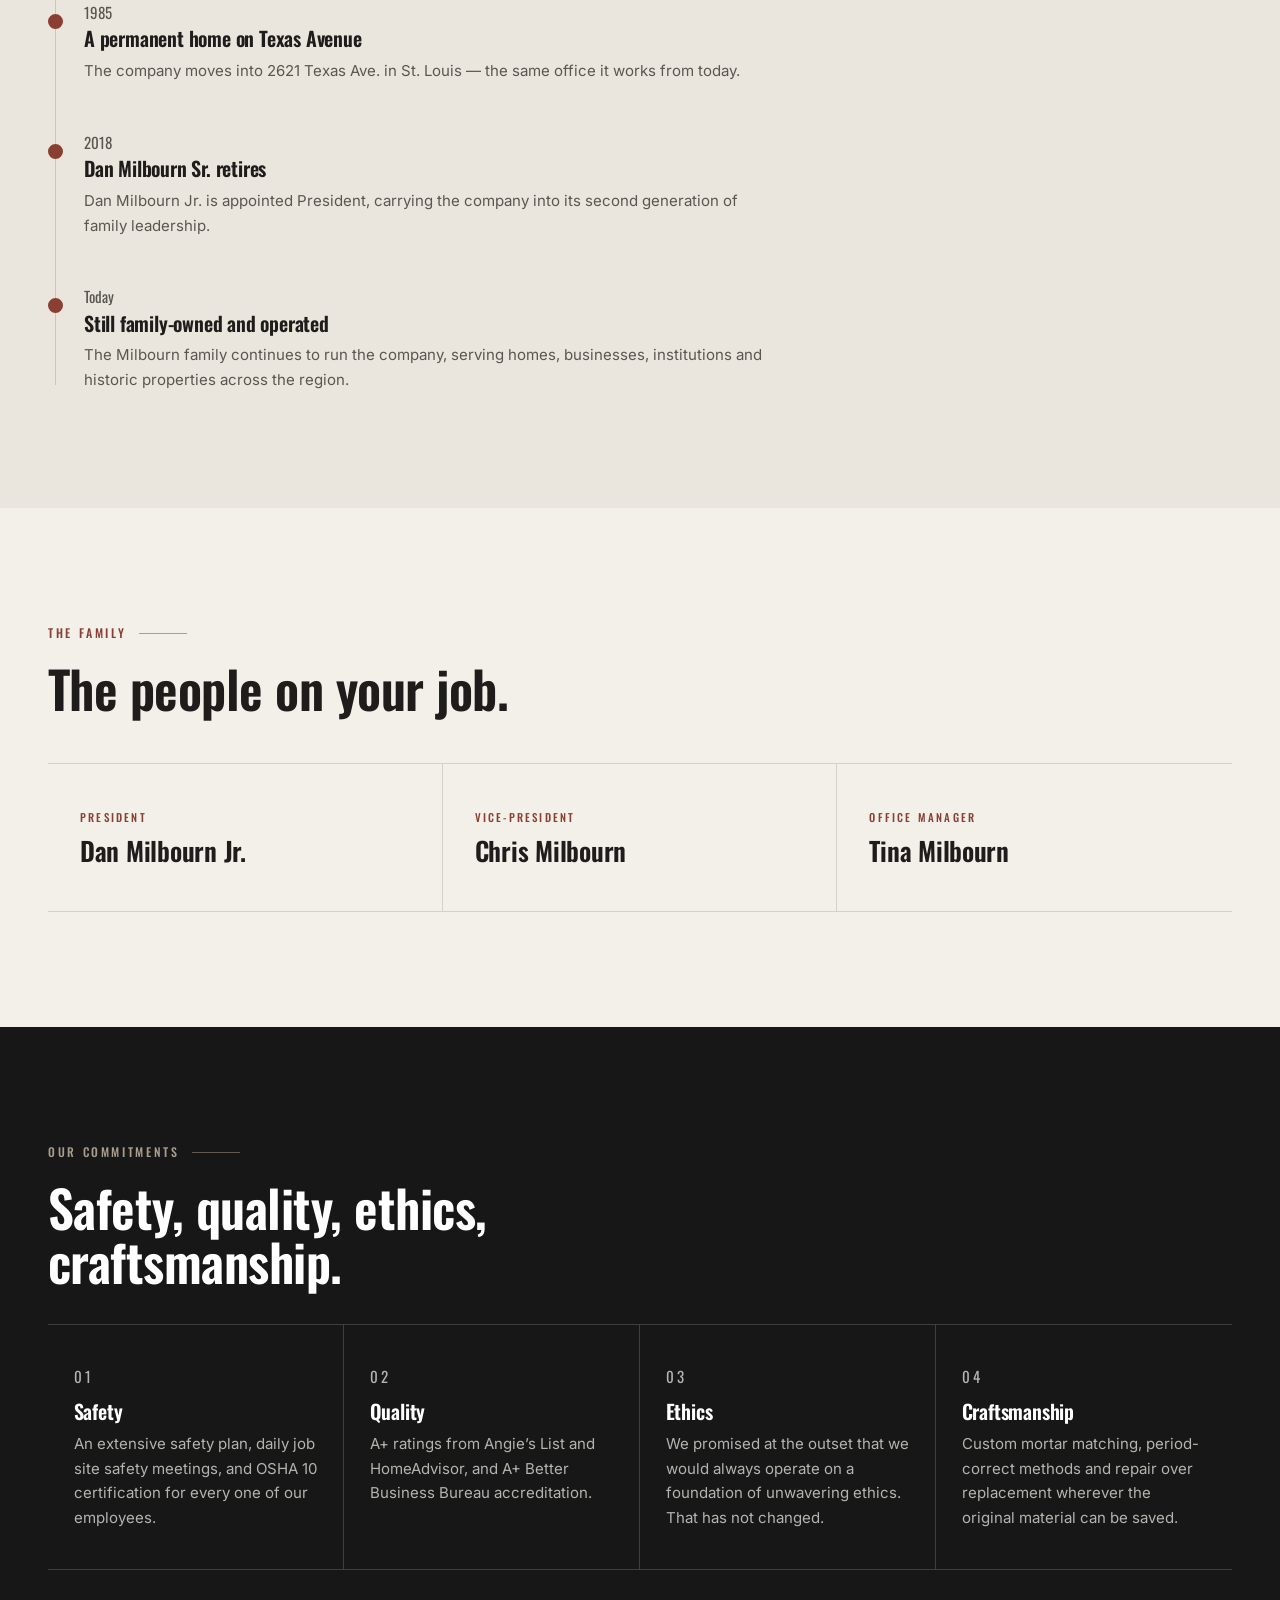
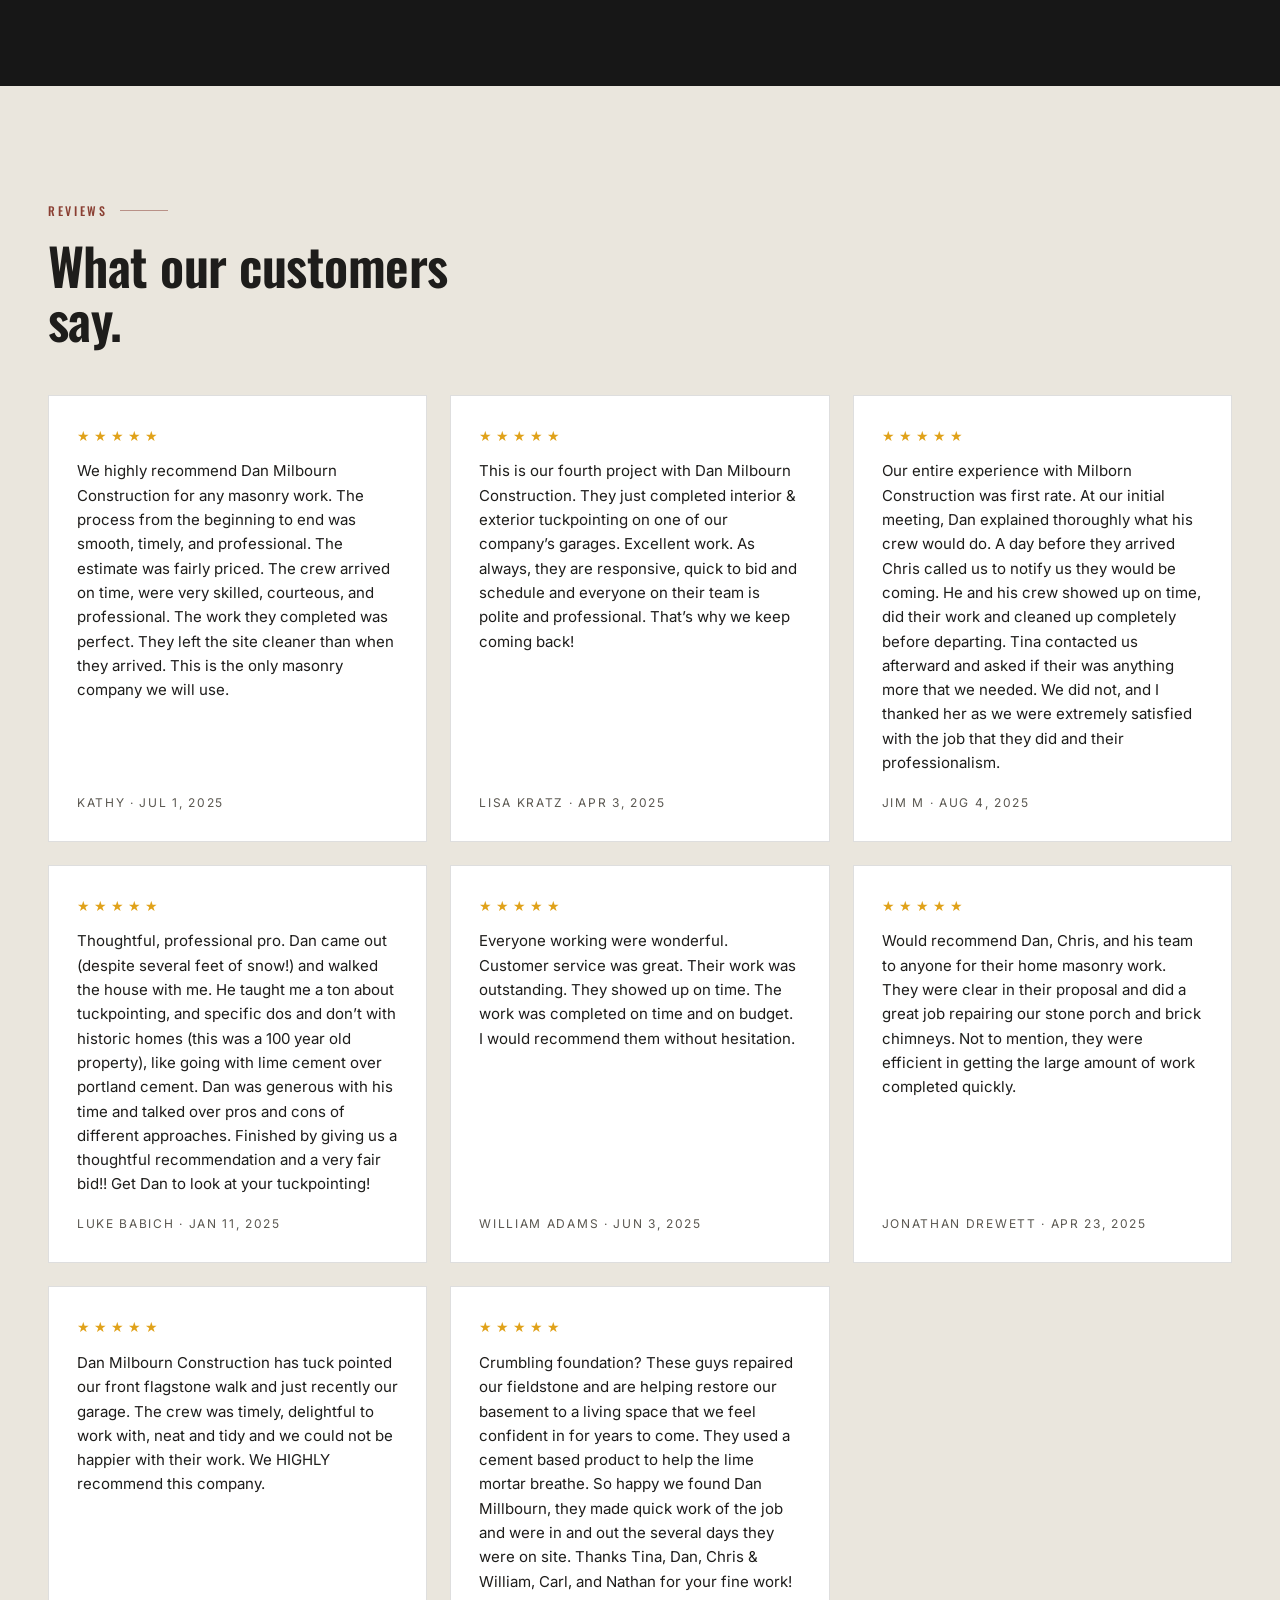
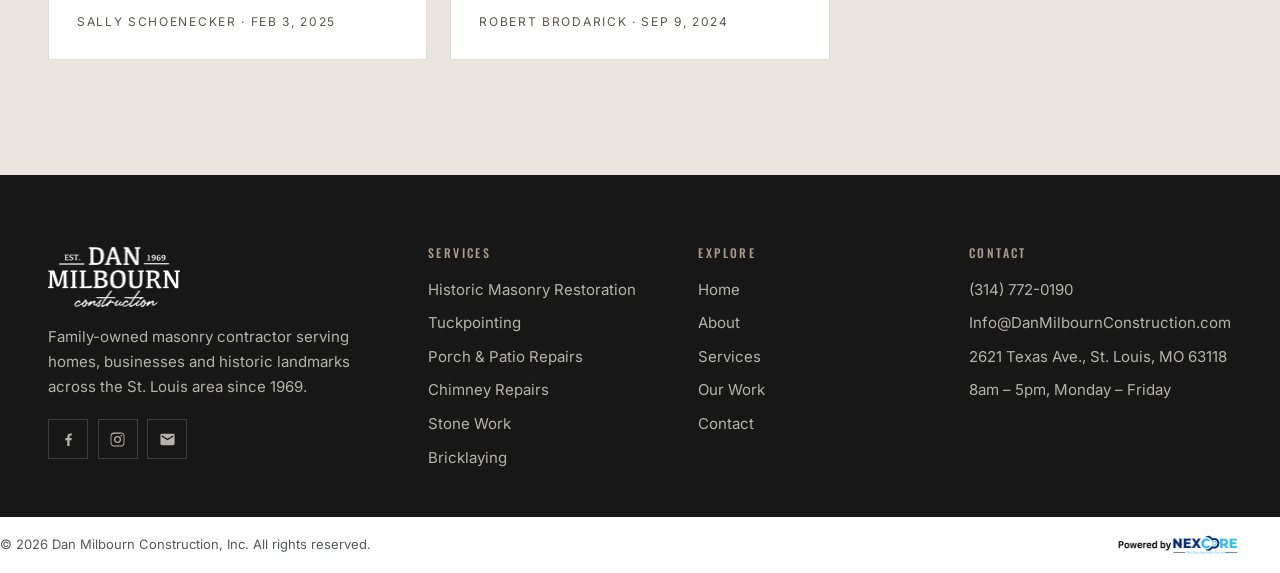
==== commit ff04312b: "Self-host webfonts to remove the render-blocking chain Lighthouse put mobile performance at 82 with " ====
--- a/about.html
+++ b/about.html
@@ -18,9 +18,9 @@
 <link rel="icon" type="image/png" sizes="32x32" href="assets/favicon/favicon-32.png" />
 <link rel="icon" type="image/png" sizes="16x16" href="assets/favicon/favicon-16.png" />
 <link rel="apple-touch-icon" sizes="180x180" href="assets/favicon/favicon-180.png" />
-<link rel="preconnect" href="https://fonts.googleapis.com" />
-<link rel="preconnect" href="https://fonts.gstatic.com" crossorigin />
-<link href="https://fonts.googleapis.com/css2?family=Oswald:wght@300;400;500;600&family=Inter:wght@400;500;600&display=swap" rel="stylesheet" />
+<link rel="preload" href="assets/fonts/oswald-600.woff2" as="font" type="font/woff2" crossorigin />
+<link rel="preload" href="assets/fonts/inter-400.woff2" as="font" type="font/woff2" crossorigin />
+<link rel="stylesheet" href="assets/fonts/fonts.css" />
 <link rel="stylesheet" href="assets/css/dmc.css" />
 </head>
 <body>
--- a/assets/fonts/fonts.css
+++ b/assets/fonts/fonts.css
@@ -0,0 +1,67 @@
+/* Dan Milbourn Construction — self-hosted webfonts (latin subset).
+   Served same-origin so no third-party chain blocks first paint.
+   Oswald and Inter are licensed under the SIL Open Font License. */
+
+@font-face {
+  font-family: 'Inter';
+  font-style: normal;
+  font-weight: 400;
+  font-display: swap;
+  src: url('inter-400.woff2') format('woff2');
+  unicode-range: U+0000-00FF, U+0131, U+0152-0153, U+02BB-02BC, U+02C6, U+02DA, U+02DC, U+0304, U+0308, U+0329, U+2000-206F, U+20AC, U+2122, U+2191, U+2193, U+2212, U+2215, U+FEFF, U+FFFD;
+}
+
+@font-face {
+  font-family: 'Inter';
+  font-style: normal;
+  font-weight: 500;
+  font-display: swap;
+  src: url('inter-500.woff2') format('woff2');
+  unicode-range: U+0000-00FF, U+0131, U+0152-0153, U+02BB-02BC, U+02C6, U+02DA, U+02DC, U+0304, U+0308, U+0329, U+2000-206F, U+20AC, U+2122, U+2191, U+2193, U+2212, U+2215, U+FEFF, U+FFFD;
+}
+
+@font-face {
+  font-family: 'Inter';
+  font-style: normal;
+  font-weight: 600;
+  font-display: swap;
+  src: url('inter-600.woff2') format('woff2');
+  unicode-range: U+0000-00FF, U+0131, U+0152-0153, U+02BB-02BC, U+02C6, U+02DA, U+02DC, U+0304, U+0308, U+0329, U+2000-206F, U+20AC, U+2122, U+2191, U+2193, U+2212, U+2215, U+FEFF, U+FFFD;
+}
+
+@font-face {
+  font-family: 'Oswald';
+  font-style: normal;
+  font-weight: 300;
+  font-display: swap;
+  src: url('oswald-300.woff2') format('woff2');
+  unicode-range: U+0000-00FF, U+0131, U+0152-0153, U+02BB-02BC, U+02C6, U+02DA, U+02DC, U+0304, U+0308, U+0329, U+2000-206F, U+20AC, U+2122, U+2191, U+2193, U+2212, U+2215, U+FEFF, U+FFFD;
+}
+
+@font-face {
+  font-family: 'Oswald';
+  font-style: normal;
+  font-weight: 400;
+  font-display: swap;
+  src: url('oswald-400.woff2') format('woff2');
+  unicode-range: U+0000-00FF, U+0131, U+0152-0153, U+02BB-02BC, U+02C6, U+02DA, U+02DC, U+0304, U+0308, U+0329, U+2000-206F, U+20AC, U+2122, U+2191, U+2193, U+2212, U+2215, U+FEFF, U+FFFD;
+}
+
+@font-face {
+  font-family: 'Oswald';
+  font-style: normal;
+  font-weight: 500;
+  font-display: swap;
+  src: url('oswald-500.woff2') format('woff2');
+  unicode-range: U+0000-00FF, U+0131, U+0152-0153, U+02BB-02BC, U+02C6, U+02DA, U+02DC, U+0304, U+0308, U+0329, U+2000-206F, U+20AC, U+2122, U+2191, U+2193, U+2212, U+2215, U+FEFF, U+FFFD;
+}
+
+@font-face {
+  font-family: 'Oswald';
+  font-style: normal;
+  font-weight: 600;
+  font-display: swap;
+  src: url('oswald-600.woff2') format('woff2');
+  unicode-range: U+0000-00FF, U+0131, U+0152-0153, U+02BB-02BC, U+02C6, U+02DA, U+02DC, U+0304, U+0308, U+0329, U+2000-206F, U+20AC, U+2122, U+2191, U+2193, U+2212, U+2215, U+FEFF, U+FFFD;
+}
+
--- a/assets/css/dmc.css
+++ b/assets/css/dmc.css
@@ -316,7 +316,9 @@
 .fcard .pmedia { aspect-ratio: 12 / 5; width: 100%; flex: 0 0 auto; }
 .fcard .pmedia img { width: 100%; height: 100%; object-fit: cover; }
 .fcard__body { display: flex; flex-direction: column; flex: 1 1 auto; padding-top: 1.1rem; }
-.fcard__num { font-family: var(--font-head); font-size: 1.5rem; line-height: 1; color: var(--brick); opacity: .32; margin: 0 0 .45rem; }
+/* full-strength brick rather than a faded tint: at .32 opacity this failed
+   contrast against the limestone background */
+.fcard__num { font-family: var(--font-head); font-size: 1.5rem; line-height: 1; color: var(--brick); margin: 0 0 .45rem; }
 .fcard__label { font-family: var(--font-head); font-size: .6875rem; letter-spacing: .2em; text-transform: uppercase; color: var(--text-muted); margin: 0 0 .5rem; min-height: 1.1em; }
 .section--dark .fcard__label { color: var(--stone); }
 .fcard h3 { font-size: clamp(1.125rem, 1.5vw, 1.3125rem); margin: 0 0 .6rem; }
